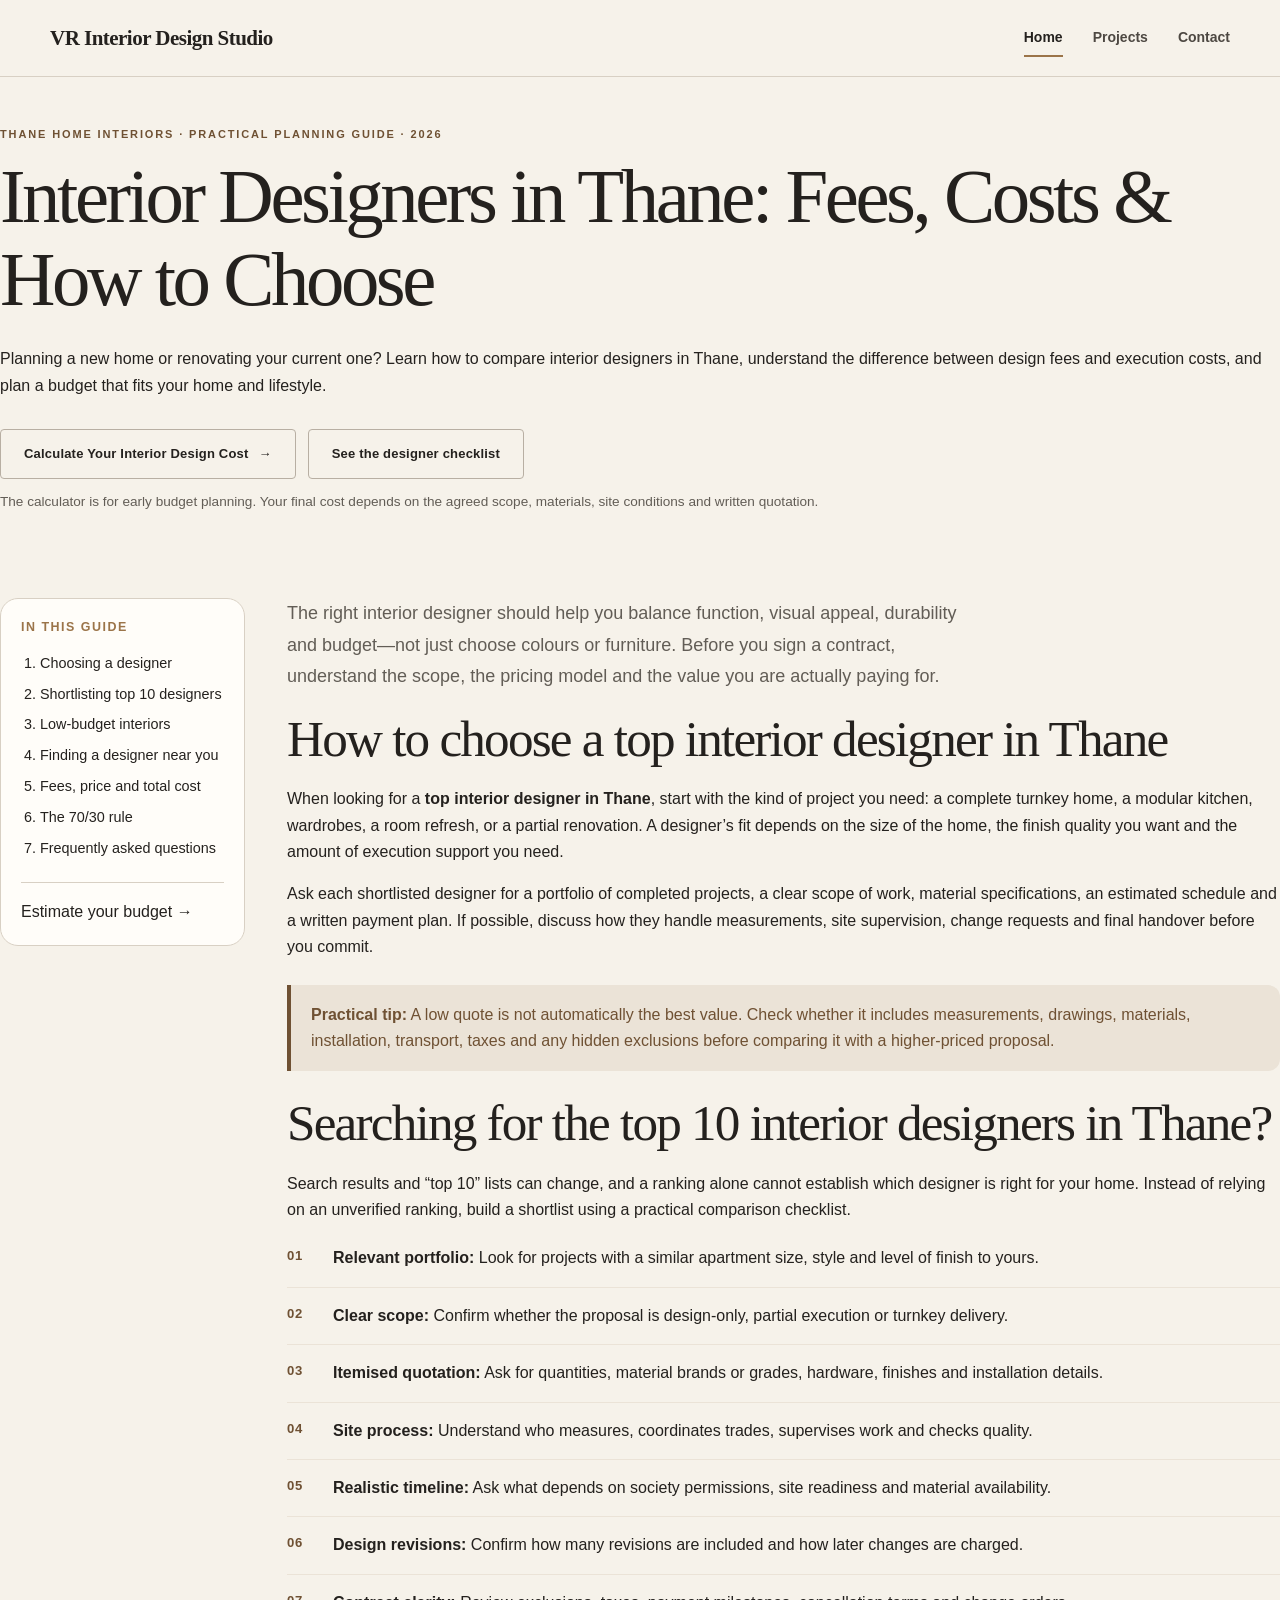
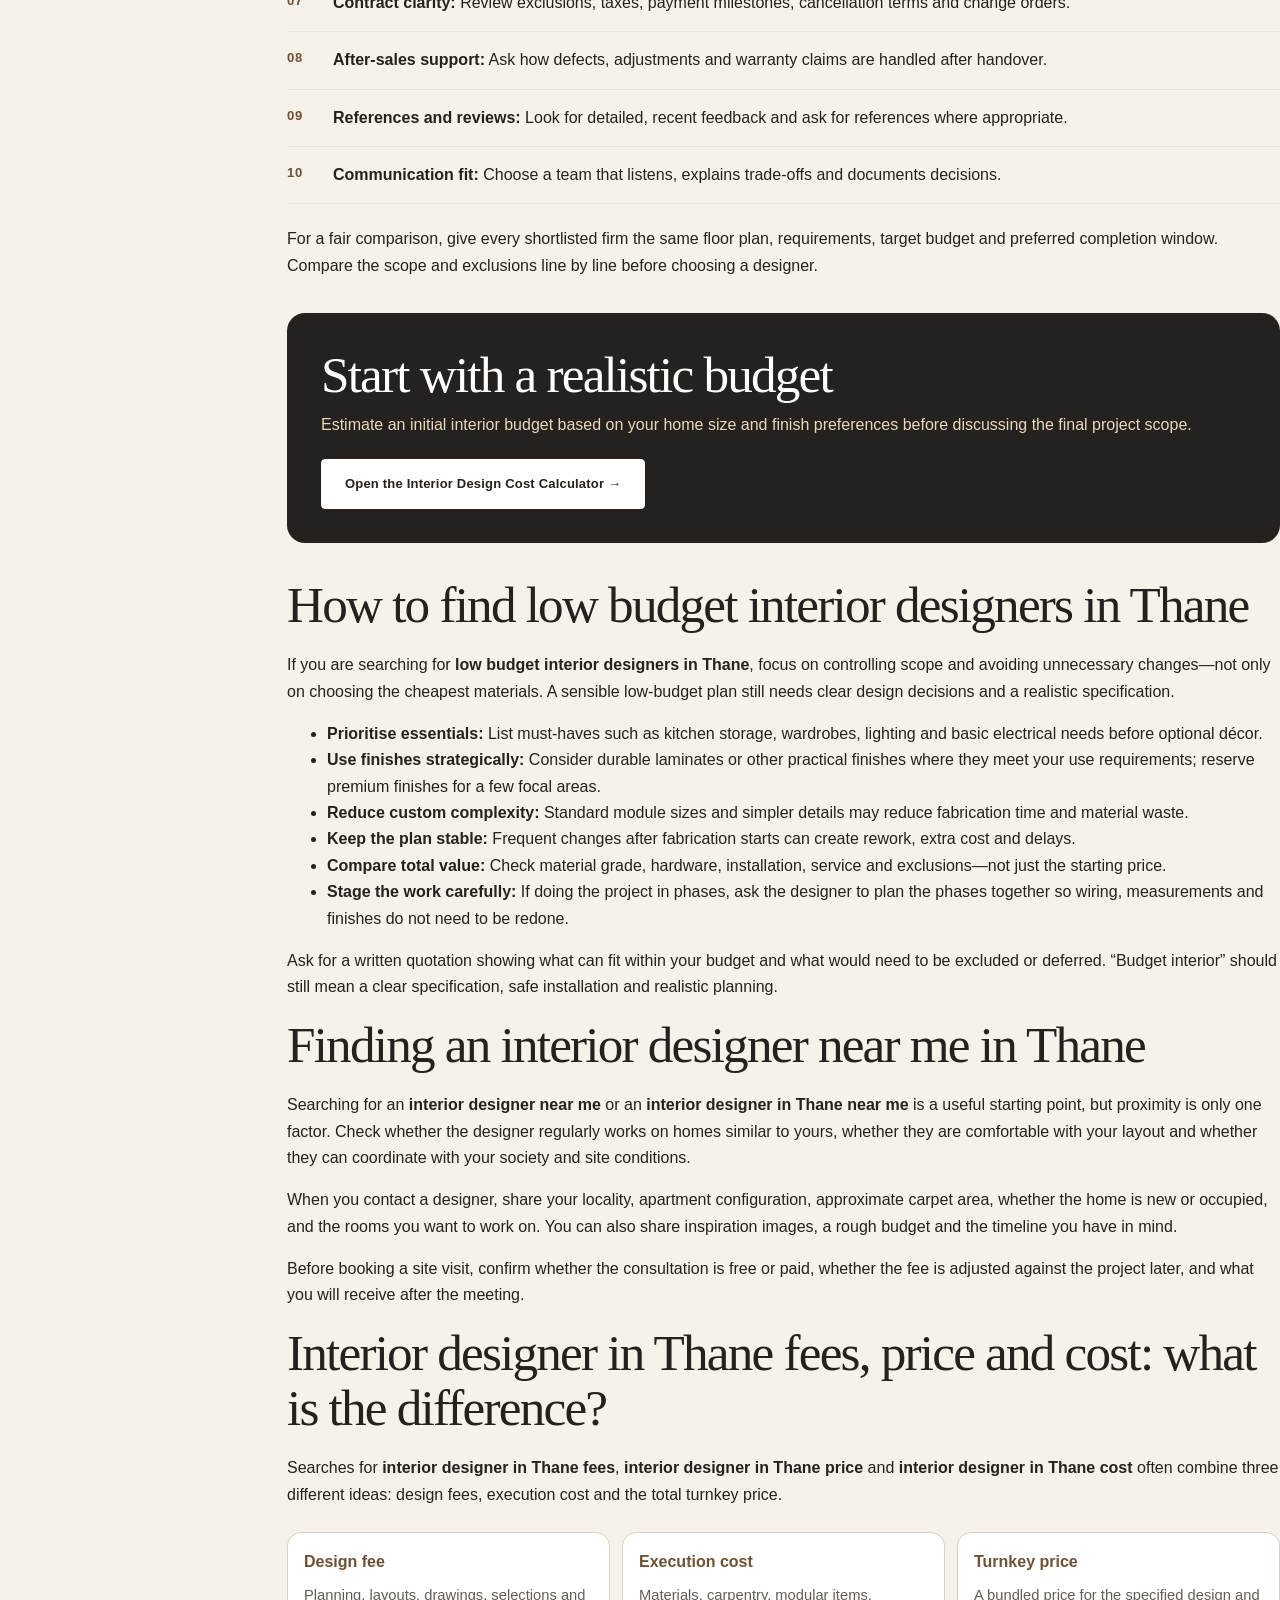
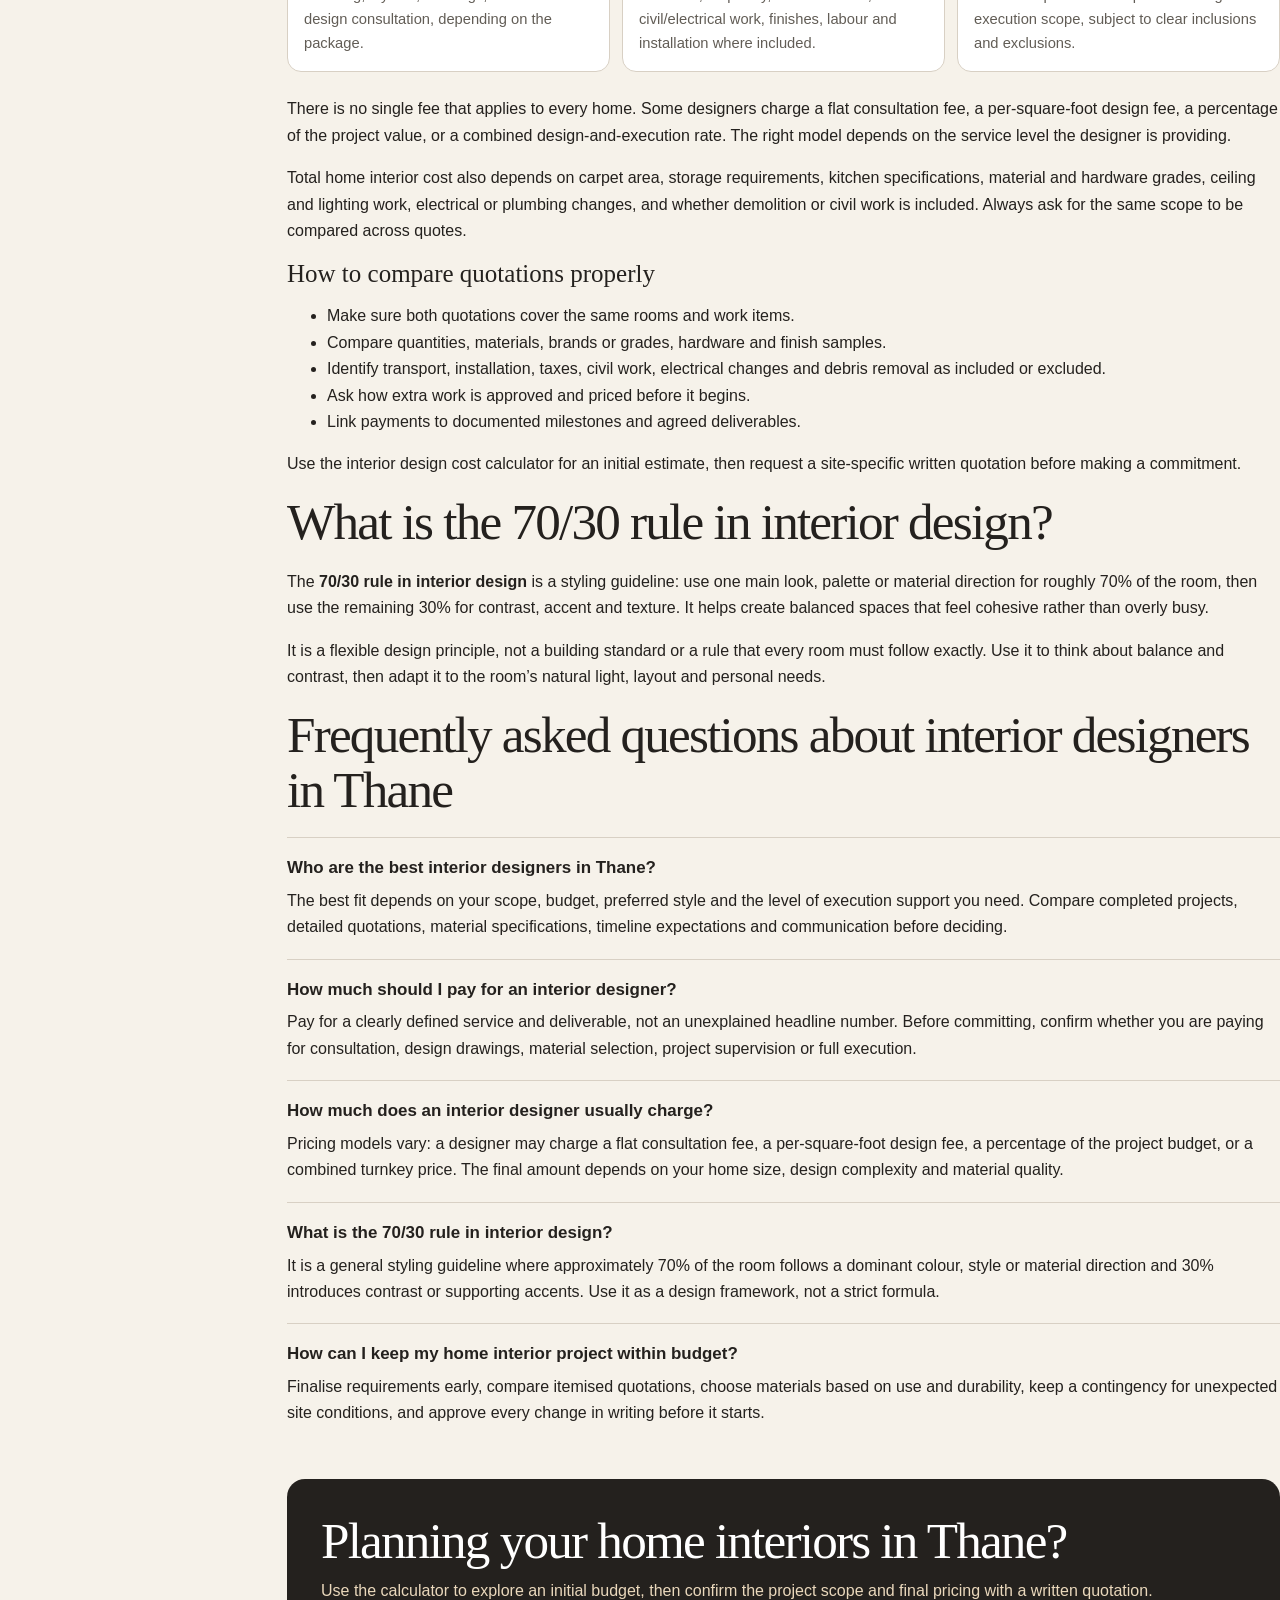
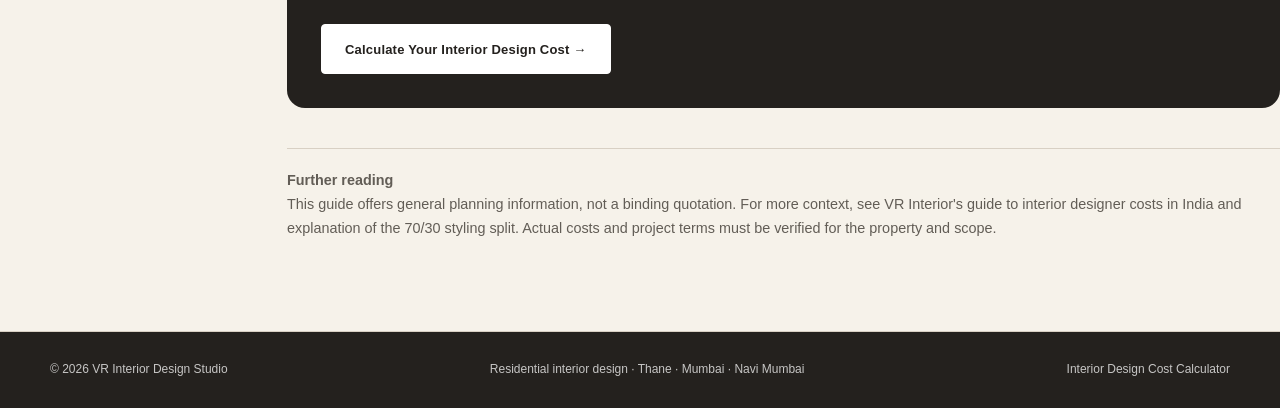
==== interior-designers-in-thane.html @ a068f377 "Update interior-designers-in-thane.html" ====
<!doctype html>
<html lang="en-IN">
<head>
  <meta charset="utf-8">
  <meta name="viewport" content="width=device-width, initial-scale=1">
  <meta name="robots" content="index,follow,max-image-preview:large">
  <title>Interior Designers in Thane: Fees, Costs & Tips | VR</title>
  <meta name="description" content="Compare interior designer fees in Thane, understand home interior costs, plan a low-budget makeover and learn how to shortlist designers. Try the cost calculator.">
  <!-- IMPORTANT: Update canonical/og:url if your CMS publishes this article at a different URL. -->
  <link rel="canonical" href="https://vrinteriorsdesignstudio.in/interior-designers-in-thane/">
	<link rel="stylesheet" href="css/style.css">
  <meta property="og:type" content="article">
  <meta property="og:site_name" content="VR Interior Design Studio">
  <meta property="og:title" content="Interior Designers in Thane: Fees, Costs & Tips">
  <meta property="og:description" content="A practical guide to comparing interior designers, planning a renovation budget and understanding design fees in Thane.">
  <meta property="og:url" content="https://vrinteriorsdesignstudio.in/interior-designers-in-thane/">
  <meta property="og:image" content="https://vrinteriorsdesignstudio.in/interior-designers-in-thane-guide.png">
  <meta property="og:image:width" content="1200">
  <meta property="og:image:height" content="630">
  <meta property="og:image:alt" content="Interior design in Thane: a guide to fees, costs and budget planning">
  <meta name="twitter:card" content="summary_large_image">
  <meta name="twitter:title" content="Interior Designers in Thane: Fees, Costs & Tips">
  <meta name="twitter:description" content="Understand design fees, home interior costs and how to compare designers in Thane.">
  <meta name="twitter:image" content="https://vrinteriorsdesignstudio.in/interior-designers-in-thane-guide.png">
  <meta name="theme-color" content="#f7f4ee">
  <script type="application/ld+json">
  {
    "@context": "https://schema.org",
    "@type": "BlogPosting",
    "headline": "Interior Designers in Thane: Fees, Costs & How to Choose",
    "description": "A practical guide to comparing interior designers in Thane, understanding fees and turnkey costs, planning a low-budget interior and using the 70/30 design rule.",
    "datePublished": "2026-10-17",
    "dateModified": "2026-10-17",
    "inLanguage": "en-IN",
    "mainEntityOfPage": {
      "@type": "WebPage",
      "@id": "https://vrinteriorsdesignstudio.in/interior-designers-in-thane/"
    },
    "author": {
      "@type": "Organization",
      "name": "VR Interior Design Studio",
      "url": "https://vrinteriorsdesignstudio.in/"
    },
    "publisher": {
      "@type": "Organization",
      "name": "VR Interior Design Studio",
      "url": "https://vrinteriorsdesignstudio.in/"
    },
    "image": "https://vrinteriorsdesignstudio.in/interior-designers-in-thane-guide.png",
    "about": [
      {"@type":"Thing","name":"Interior design in Thane"},
      {"@type":"Thing","name":"Interior design fees"},
      {"@type":"Thing","name":"Home renovation budgeting"}
    ]
  }
  </script>
  <style>
     design tokens, typography, buttons, containers, header/footer and breakpoints. */
    .skip{position:absolute;left:-9999px;top:8px;padding:10px;background:var(--white);z-index:10}
    .skip:focus{left:8px}

    /* Small additions to the shared brand/header components. */
    .blog-brand{display:inline-flex;align-items:center;gap:10px;color:var(--text);text-decoration:none}
    .brand-mark{display:grid;place-items:center;flex:0 0 34px;width:34px;height:34px;background:var(--dark);color:var(--white);border-radius:50%;font-family:Georgia,"Times New Roman",serif;font-size:1rem;font-weight:600;letter-spacing:0}
    .blog-header-inner{gap:18px}
    .blog-header-cta{white-space:nowrap}
    .toc-cta{color:var(--accent-dark);font-weight:700;text-decoration:none}
    .toc-cta:hover{text-decoration:underline;text-underline-offset:3px}

    /* Page-specific hero treatment; shared .hero, h1, .eyebrow, .lead and .actions come from main.css. */
    .blog-hero{background:radial-gradient(ellipse at 90% 15%,rgba(234,216,188,.65),transparent 33%),linear-gradient(180deg,var(--bg),var(--bg-alt))}
    .blog-hero .lead{max-width:780px;margin-bottom:26px}
    .hero-note{font-size:.85rem;color:var(--muted);margin-top:12px}

    .content-layout{display:grid;grid-template-columns:245px minmax(0,1fr);gap:42px;align-items:start;padding:45px 0 76px}
    .toc{position:sticky;top:24px;background:var(--surface);border:1px solid var(--border);border-radius:18px;padding:20px}
    .toc h2{font:800 .78rem/1.3 Arial,Helvetica,sans-serif;letter-spacing:.12em;text-transform:uppercase;margin:0 0 12px;color:var(--accent)}
    .toc ol{padding-left:19px;margin:0}
    .toc li{padding:5px 0;font-size:.9rem;line-height:1.45}
    .toc a:not(.toc-cta){color:var(--text);text-decoration:none}
    .toc a:not(.toc-cta):hover{text-decoration:underline;text-underline-offset:3px}

    .blog-article{min-width:0;background:var(--surface);border:1px solid var(--border);border-radius:22px;padding:clamp(22px,4vw,48px);box-shadow:var(--shadow)}
    .blog-article h2{font-size:clamp(1.7rem,3vw,2.35rem);margin:48px 0 16px;letter-spacing:-.025em;line-height:1.18}
    .blog-article h2:first-child{margin-top:0}
    .blog-article h3{font-size:1.35rem;margin:26px 0 8px;line-height:1.25}
    .blog-article p{margin:0 0 17px;color:var(--text)}
    .blog-article ul,.blog-article ol{padding-left:24px;margin:12px 0 22px}
    .blog-article li{padding-left:4px;margin:7px 0;color:var(--text)}
    .blog-article a:not(.btn){color:var(--accent-dark);text-decoration:underline;text-underline-offset:3px}
    .blog-article a:not(.btn):hover{color:var(--accent);text-decoration-thickness:2px}
    .note-box{background:var(--bg-alt);border-left:4px solid var(--accent-dark);padding:17px 20px;border-radius:0 12px 12px 0;margin:24px 0;color:var(--accent-dark)}
    .note-box p:last-child{margin-bottom:0}

    .cost-grid{display:grid;grid-template-columns:repeat(3,minmax(0,1fr));gap:12px;margin:24px 0}
    .cost-card{border:1px solid var(--border);border-radius:14px;padding:16px;background:var(--white)}
    .cost-card strong{display:block;color:var(--accent-dark);font-size:1rem;margin-bottom:7px}
    .cost-card span{display:block;font-size:.92rem;color:var(--muted)}

    .checklist{counter-reset:compare;list-style:none;padding:0;margin:22px 0}
    .checklist li{counter-increment:compare;position:relative;padding:0 0 15px 46px;margin:0 0 15px;border-bottom:1px solid var(--bg-alt)}
    .checklist li::before{content:counter(compare,decimal-leading-zero);position:absolute;left:0;top:0;color:var(--accent-dark);font-size:.82rem;font-weight:800;letter-spacing:.05em}

    .cta-panel{margin:34px 0;padding:clamp(22px,4vw,34px);border-radius:18px;background:var(--dark);color:var(--white)}
    .cta-panel h2,.cta-panel h3{color:var(--white);margin:0 0 10px}
    .cta-panel p{color:var(--accent-light);margin-bottom:20px}
    .cta-panel .btn{background:var(--white);color:var(--dark);border-color:var(--white)}
    .cta-panel .btn:hover{background:var(--accent-light);border-color:var(--accent-light)}

    .faq{border-top:1px solid var(--border);padding:18px 0}
    .faq h3{font:750 1.06rem/1.4 Arial,Helvetica,sans-serif;letter-spacing:0;margin:0 0 8px;color:var(--text)}
    .faq p{margin:0}
    .sources{font-size:.9rem;color:var(--muted);border-top:1px solid var(--border);padding-top:20px;margin-top:40px}

    @media(max-width:820px){
      .content-layout{grid-template-columns:1fr;gap:22px;padding-top:28px}
      .toc{position:static}
      .toc ol{columns:2;column-gap:25px}
    }
    @media(max-width:520px){
      .blog-header-inner{gap:12px}
      .blog-header-cta{min-height:42px;padding:10px 12px;font-size:11px}
      .content-layout{padding-bottom:48px}
      .toc ol{columns:1}
      .cost-grid{grid-template-columns:1fr}
      .blog-article{border-radius:16px;padding:22px 18px}
      .blog-article h2{font-size:clamp(1.55rem,7vw,2rem)}
      .blog-hero .actions{align-items:stretch}
      .blog-hero .actions .btn{width:100%}
    }
    @media(prefers-reduced-motion:reduce){.blog-hero .actions .btn:hover{transform:none}}  </style>
</head>
<body>
  <header class="site-header">
  <div class="container header-inner">
    <a class="brand" href="https://vrinteriorsdesignstudio.in" aria-label="VR Interior Design Studio home">VR Interior Design Studio</a>
    <button class="nav-toggle" type="button" aria-expanded="false" aria-controls="site-nav" aria-label="Open navigation">
      <span></span><span></span><span></span>
    </button>
    <nav class="nav" id="site-nav" aria-label="Main navigation">
      <a href="index.html" aria-current="page">Home</a>
      <a href="work.html">Projects</a>
      <a href="contact.html">Contact</a>
    </nav>
  </div></header>

  <main id="main">
    <section class="hero">
      <div class="shell">
        <div class="eyebrow">Thane home interiors · Practical planning guide · 2026</div>
        <h1>Interior Designers in Thane: Fees, Costs &amp; How to Choose</h1>
        <p>Planning a new home or renovating your current one? Learn how to compare interior designers in Thane, understand the difference between design fees and execution costs, and plan a budget that fits your home and lifestyle.</p>
        <div class="actions">
          <a class="btn" href="https://vrinteriorsdesignstudio.in/thane-residential-interior-design-cost.html">Calculate Your Interior Design Cost <span aria-hidden="true">→</span></a>
          <a class="btn btn-secondary" href="#designer-checklist">See the designer checklist</a>
        </div>
        <div class="hero-note">The calculator is for early budget planning. Your final cost depends on the agreed scope, materials, site conditions and written quotation.</div>
      </div>
    </section>

    <div class="shell content-layout">
      <nav class="toc" aria-label="Article contents">
        <h2>In this guide</h2>
        <ol>
          <li><a href="#choose">Choosing a designer</a></li>
          <li><a href="#top-ten">Shortlisting top 10 designers</a></li>
          <li><a href="#budget">Low-budget interiors</a></li>
          <li><a href="#near-me">Finding a designer near you</a></li>
          <li><a href="#fees-cost">Fees, price and total cost</a></li>
          <li><a href="#rule">The 70/30 rule</a></li>
          <li><a href="#faqs">Frequently asked questions</a></li>
        </ol>
        <div style="margin-top:18px;padding-top:16px;border-top:1px solid var(--border)">
          <a class="toplink" href="https://vrinteriorsdesignstudio.in/thane-residential-interior-design-cost.html">Estimate your budget →</a>
        </div>
      </nav>

      <article>
        <p class="lead">The right interior designer should help you balance function, visual appeal, durability and budget—not just choose colours or furniture. Before you sign a contract, understand the scope, the pricing model and the value you are actually paying for.</p>

        <h2 id="choose">How to choose a top interior designer in Thane</h2>
        <p>When looking for a <strong>top interior designer in Thane</strong>, start with the kind of project you need: a complete turnkey home, a modular kitchen, wardrobes, a room refresh, or a partial renovation. A designer’s fit depends on the size of the home, the finish quality you want and the amount of execution support you need.</p>
        <p>Ask each shortlisted designer for a portfolio of completed projects, a clear scope of work, material specifications, an estimated schedule and a written payment plan. If possible, discuss how they handle measurements, site supervision, change requests and final handover before you commit.</p>
        <div class="note-box"><p><strong>Practical tip:</strong> A low quote is not automatically the best value. Check whether it includes measurements, drawings, materials, installation, transport, taxes and any hidden exclusions before comparing it with a higher-priced proposal.</p></div>

        <h2 id="top-ten">Searching for the top 10 interior designers in Thane?</h2>
        <p id="designer-checklist">Search results and “top 10” lists can change, and a ranking alone cannot establish which designer is right for your home. Instead of relying on an unverified ranking, build a shortlist using a practical comparison checklist.</p>
        <ol class="checklist">
          <li><strong>Relevant portfolio:</strong> Look for projects with a similar apartment size, style and level of finish to yours.</li>
          <li><strong>Clear scope:</strong> Confirm whether the proposal is design-only, partial execution or turnkey delivery.</li>
          <li><strong>Itemised quotation:</strong> Ask for quantities, material brands or grades, hardware, finishes and installation details.</li>
          <li><strong>Site process:</strong> Understand who measures, coordinates trades, supervises work and checks quality.</li>
          <li><strong>Realistic timeline:</strong> Ask what depends on society permissions, site readiness and material availability.</li>
          <li><strong>Design revisions:</strong> Confirm how many revisions are included and how later changes are charged.</li>
          <li><strong>Contract clarity:</strong> Review exclusions, taxes, payment milestones, cancellation terms and change orders.</li>
          <li><strong>After-sales support:</strong> Ask how defects, adjustments and warranty claims are handled after handover.</li>
          <li><strong>References and reviews:</strong> Look for detailed, recent feedback and ask for references where appropriate.</li>
          <li><strong>Communication fit:</strong> Choose a team that listens, explains trade-offs and documents decisions.</li>
        </ol>
        <p>For a fair comparison, give every shortlisted firm the same floor plan, requirements, target budget and preferred completion window. Compare the scope and exclusions line by line before choosing a designer.</p>

        <div class="cta-panel">
          <h2>Start with a realistic budget</h2>
          <p>Estimate an initial interior budget based on your home size and finish preferences before discussing the final project scope.</p>
          <a class="btn" href="https://vrinteriorsdesignstudio.in/thane-residential-interior-design-cost.html">Open the Interior Design Cost Calculator →</a>
        </div>

        <h2 id="budget">How to find low budget interior designers in Thane</h2>
        <p>If you are searching for <strong>low budget interior designers in Thane</strong>, focus on controlling scope and avoiding unnecessary changes—not only on choosing the cheapest materials. A sensible low-budget plan still needs clear design decisions and a realistic specification.</p>
        <ul>
          <li><strong>Prioritise essentials:</strong> List must-haves such as kitchen storage, wardrobes, lighting and basic electrical needs before optional décor.</li>
          <li><strong>Use finishes strategically:</strong> Consider durable laminates or other practical finishes where they meet your use requirements; reserve premium finishes for a few focal areas.</li>
          <li><strong>Reduce custom complexity:</strong> Standard module sizes and simpler details may reduce fabrication time and material waste.</li>
          <li><strong>Keep the plan stable:</strong> Frequent changes after fabrication starts can create rework, extra cost and delays.</li>
          <li><strong>Compare total value:</strong> Check material grade, hardware, installation, service and exclusions—not just the starting price.</li>
          <li><strong>Stage the work carefully:</strong> If doing the project in phases, ask the designer to plan the phases together so wiring, measurements and finishes do not need to be redone.</li>
        </ul>
        <p>Ask for a written quotation showing what can fit within your budget and what would need to be excluded or deferred. “Budget interior” should still mean a clear specification, safe installation and realistic planning.</p>

        <h2 id="near-me">Finding an interior designer near me in Thane</h2>
        <p>Searching for an <strong>interior designer near me</strong> or an <strong>interior designer in Thane near me</strong> is a useful starting point, but proximity is only one factor. Check whether the designer regularly works on homes similar to yours, whether they are comfortable with your layout and whether they can coordinate with your society and site conditions.</p>
        <p>When you contact a designer, share your locality, apartment configuration, approximate carpet area, whether the home is new or occupied, and the rooms you want to work on. You can also share inspiration images, a rough budget and the timeline you have in mind.</p>
        <p>Before booking a site visit, confirm whether the consultation is free or paid, whether the fee is adjusted against the project later, and what you will receive after the meeting.</p>

        <h2 id="fees-cost">Interior designer in Thane fees, price and cost: what is the difference?</h2>
        <p>Searches for <strong>interior designer in Thane fees</strong>, <strong>interior designer in Thane price</strong> and <strong>interior designer in Thane cost</strong> often combine three different ideas: design fees, execution cost and the total turnkey price.</p>
        <div class="cost-grid">
          <div class="cost-card"><strong>Design fee</strong><span>Planning, layouts, drawings, selections and design consultation, depending on the package.</span></div>
          <div class="cost-card"><strong>Execution cost</strong><span>Materials, carpentry, modular items, civil/electrical work, finishes, labour and installation where included.</span></div>
          <div class="cost-card"><strong>Turnkey price</strong><span>A bundled price for the specified design and execution scope, subject to clear inclusions and exclusions.</span></div>
        </div>
        <p>There is no single fee that applies to every home. Some designers charge a flat consultation fee, a per-square-foot design fee, a percentage of the project value, or a combined design-and-execution rate. The right model depends on the service level the designer is providing.</p>
        <p>Total home interior cost also depends on carpet area, storage requirements, kitchen specifications, material and hardware grades, ceiling and lighting work, electrical or plumbing changes, and whether demolition or civil work is included. Always ask for the same scope to be compared across quotes.</p>
        <h3>How to compare quotations properly</h3>
        <ul>
          <li>Make sure both quotations cover the same rooms and work items.</li>
          <li>Compare quantities, materials, brands or grades, hardware and finish samples.</li>
          <li>Identify transport, installation, taxes, civil work, electrical changes and debris removal as included or excluded.</li>
          <li>Ask how extra work is approved and priced before it begins.</li>
          <li>Link payments to documented milestones and agreed deliverables.</li>
        </ul>
        <p>Use the <a href="https://vrinteriorsdesignstudio.in/thane-residential-interior-design-cost.html">interior design cost calculator</a> for an initial estimate, then request a site-specific written quotation before making a commitment.</p>

        <h2 id="rule">What is the 70/30 rule in interior design?</h2>
        <p>The <strong>70/30 rule in interior design</strong> is a styling guideline: use one main look, palette or material direction for roughly 70% of the room, then use the remaining 30% for contrast, accent and texture. It helps create balanced spaces that feel cohesive rather than overly busy.</p>
        <p>It is a flexible design principle, not a building standard or a rule that every room must follow exactly. Use it to think about balance and contrast, then adapt it to the room’s natural light, layout and personal needs.</p>

        <h2 id="faqs">Frequently asked questions about interior designers in Thane</h2>
        <section class="faq">
          <h3>Who are the best interior designers in Thane?</h3>
          <p>The best fit depends on your scope, budget, preferred style and the level of execution support you need. Compare completed projects, detailed quotations, material specifications, timeline expectations and communication before deciding.</p>
        </section>
        <section class="faq">
          <h3>How much should I pay for an interior designer?</h3>
          <p>Pay for a clearly defined service and deliverable, not an unexplained headline number. Before committing, confirm whether you are paying for consultation, design drawings, material selection, project supervision or full execution.</p>
        </section>
        <section class="faq">
          <h3>How much does an interior designer usually charge?</h3>
          <p>Pricing models vary: a designer may charge a flat consultation fee, a per-square-foot design fee, a percentage of the project budget, or a combined turnkey price. The final amount depends on your home size, design complexity and material quality.</p>
        </section>
        <section class="faq">
          <h3>What is the 70/30 rule in interior design?</h3>
          <p>It is a general styling guideline where approximately 70% of the room follows a dominant colour, style or material direction and 30% introduces contrast or supporting accents. Use it as a design framework, not a strict formula.</p>
        </section>
        <section class="faq">
          <h3>How can I keep my home interior project within budget?</h3>
          <p>Finalise requirements early, compare itemised quotations, choose materials based on use and durability, keep a contingency for unexpected site conditions, and approve every change in writing before it starts.</p>
        </section>

        <div class="cta-panel">
          <h2>Planning your home interiors in Thane?</h2>
          <p>Use the calculator to explore an initial budget, then confirm the project scope and final pricing with a written quotation.</p>
          <a class="btn" href="https://vrinteriorsdesignstudio.in/thane-residential-interior-design-cost.html">Calculate Your Interior Design Cost →</a>
        </div>

         <div class="sources">
          <strong>Further reading</strong>
          <p>This guide offers general planning information, not a binding quotation. For more context, see VR Interior's guide to interior designer costs in India</a> and explanation of the 70/30 styling split</a>. Actual costs and project terms must be verified for the property and scope.</p>
        </div>
      </article>
    </div>
  </main>

<footer class="footer">
	<div class="container footer-inner">
		<div>© <span data-year="">2026</span> VR Interior Design Studio</div>
		<div>Residential interior design · Thane · Mumbai · Navi Mumbai</div>
		<a href="https://vrinteriorsdesignstudio.in/thane-residential-interior-design-cost.html">Interior Design Cost Calculator</a>
  </div>
</footer>
	
</body>
</html>
---- css/style.css ----
:root {
  --bg: #f6f2ea;
  --bg-alt: #ebe3d7;
  --surface: #fffdf9;
  --text: #24211e;
  --muted: #625d56;
  --dark: #24211e;
  --border: #d8d0c4;
  --accent: #9b7449;
  --accent-dark: #6f5133;
  --accent-light: #ead8bc;
  --white: #fff;
  --container: 1180px;
  --radius: 8px;
  --shadow: 0 18px 50px rgba(38, 32, 25, .10);
}

*, *::before, *::after { box-sizing: border-box; }
html { scroll-behavior: smooth; }
body {
  margin: 0;
  background: var(--bg);
  color: var(--text);
  font-family: Arial, Helvetica, sans-serif;
  line-height: 1.65;
  -webkit-font-smoothing: antialiased;
  text-rendering: optimizeLegibility;
}
img { display: block; max-width: 100%; }
a { color: inherit; text-decoration: none; }
button, input, textarea, select { font: inherit; }
button { cursor: pointer; }

.container { 
  width: min(calc(100% - 48px), 
  var(--container)); 
  margin-inline: auto; }

/* Header */
.site-header {
  position: sticky;
  top: 0;
  z-index: 1000;
  background: rgba(246, 242, 234, .96);
  border-bottom: 1px solid var(--border);
  backdrop-filter: blur(12px);
}
.header-inner {
  min-height: 76px;
  display: flex;
  align-items: center;
  justify-content: space-between;
  gap: 28px;
}
.brand {
  font-family: Georgia, "Times New Roman", serif;
  font-size: 21px;
  font-weight: 600;
  letter-spacing: -.025em;
  white-space: nowrap;
}
.nav { display: flex; align-items: center; gap: 30px; }
.nav a {
  position: relative;
  color: #4d4842;
  font-size: 14px;
  font-weight: 600;
  padding: 8px 0;
}
.nav a::after {
  content: "";
  position: absolute;
  left: 0;
  right: 100%;
  bottom: 1px;
  height: 2px;
  background: var(--accent);
  transition: right .2s ease;
}
.nav a:hover::after, .nav a[aria-current="page"]::after { right: 0; }
.nav a:hover, .nav a[aria-current="page"] { color: var(--text); }
.nav-toggle {
  display: none;
  width: 44px;
  height: 44px;
  padding: 9px;
  border: 1px solid var(--border);
  border-radius: 6px;
  background: transparent;
}
.nav-toggle span { display: block; height: 2px; margin: 5px 0; background: var(--text); }

/* Type */
h1, h2, h3 {
  margin-top: 0;
  font-family: Georgia, "Times New Roman", serif;
  font-weight: 400;
  line-height: 1.08;
  color: var(--text);
}
h1 { margin-bottom: 24px; font-size: clamp(46px, 6vw, 80px); letter-spacing: -.045em; }
h2 { margin-bottom: 20px; font-size: clamp(34px, 4vw, 56px); letter-spacing: -.035em; }
h3 { margin-bottom: 12px; font-size: 25px; }
p { margin-top: 0; }
.lead { max-width: 700px; color: var(--muted); font-size: 18px; line-height: 1.75; }
.eyebrow {
  margin-bottom: 14px;
  color: var(--accent-dark);
  font-size: 11px;
  font-weight: 800;
  letter-spacing: .17em;
  line-height: 1.4;
  text-transform: uppercase;
}
.light-eyebrow { color: var(--accent-light); }

/* Buttons */
.actions { display: flex; flex-wrap: wrap; align-items: center; gap: 12px; margin-top: 30px; }
.btn {
  display: inline-flex;
  min-height: 50px;
  align-items: center;
  justify-content: center;
  gap: 10px;
  padding: 13px 23px;
  border: 1px solid #b8afa3;
  border-radius: 4px;
  background: transparent;
  color: var(--text);
  font-size: 13px;
  font-weight: 700;
  letter-spacing: .015em;
  transition: transform .2s ease, background .2s ease, color .2s ease, border-color .2s ease;
}
.btn:hover { transform: translateY(-2px); border-color: var(--text); }
.btn.primary { background: var(--dark); border-color: var(--dark); color: var(--white); }
.btn.primary:hover { background: #3b3530; border-color: #3b3530; }

/* Hero */
.hero { padding: 50px 0 40px; }
.hero-grid {
  display: grid;
  grid-template-columns: minmax(0, .92fr) minmax(420px, 1.08fr);
  align-items: center;
  gap: 56px;
}
.hero-grid > div:first-child { min-width: 0; }
.hero-card {
  position: relative;
  width: 100%;
  aspect-ratio: 4 / 5;
  overflow: hidden;
  border-radius: 4px;
  background: #d9d0c1;
  box-shadow: var(--shadow);
}
.hero-arch { position: absolute; inset: 0; overflow: hidden; }
.hero-image { width: 100%; height: 100%; max-width: none; object-fit: cover; object-position: center; }
.hero-sofa, .hero-table { display: none; }
.caption {
  position: absolute;
  z-index: 2;
  left: 0; right: 0; bottom: 0;
  padding: 88px 38px 32px;
  color: var(--white);
  background: linear-gradient(to top, rgba(18,16,14,.84), rgba(18,16,14,0));
}
.caption h3 { max-width: 570px; margin-bottom: 0; color: var(--white); font-size: clamp(24px, 3vw, 37px); }

/* Sections */
.section { padding: 96px 0; }
.section.alt { background: var(--bg-alt); }
.section-intro { margin-bottom: 42px; }
.split { display: grid; grid-template-columns: minmax(0, .8fr) minmax(0, 1.2fr); gap: 64px; }
.kicker { max-width: 520px; }

/* Service cards */
.cards { display: grid; grid-template-columns: repeat(2, minmax(0, 1fr)); gap: 16px; }
.card {
  min-height: 180px;
  padding: 28px;
  border: 1px solid var(--border);
  border-radius: var(--radius);
  background: rgba(255,255,255,.48);
}
.card .eyebrow { margin-bottom: 18px; }
.card h3 { font-size: 23px; }
.card p { margin-bottom: 0; color: var(--muted); font-size: 15px; }

/* Stats */
.stats {
  display: grid;
  grid-template-columns: repeat(3, minmax(0, 1fr));
  grid-column: 1 / -1;
  margin-top: 16px;
  border-top: 1px solid var(--border);
  border-bottom: 1px solid var(--border);
}
.stat { min-height: 116px; display: flex; flex-direction: column; justify-content: center; padding: 18px; }
.stat + .stat { border-left: 1px solid var(--border); }
.stat strong { margin-bottom: 4px; font-family: Georgia, "Times New Roman", serif; font-size: 31px; font-weight: 400; }
.stat span { color: var(--muted); font-size: 12px; font-weight: 700; letter-spacing: .07em; text-transform: uppercase; }

/* Portfolio grid: fixed aspect ratio prevents image fluctuation */
.work-grid { display: grid; grid-template-columns: repeat(2, minmax(0, 1fr)); gap: 22px; }
.project {
  position: relative;
  display: block;
  min-width: 0;
  overflow: hidden;
  isolation: isolate;
  border-radius: 4px;
  background: #c9c0b3;
}
.project-bg {
  position: relative;
  width: 100%;
  aspect-ratio: 16 / 10;
  overflow: hidden;
  background: #c9c0b3;
}
.project-bg img {
  position: absolute;
  inset: 0;
  width: 100%;
  height: 100%;
  max-width: none;
  object-fit: cover;
  object-position: center;
  transition: transform .6s cubic-bezier(.2,.65,.25,1);
}
.project:hover .project-bg img { transform: scale(1.035); }
.project::after {
  content: "";
  position: absolute;
  inset: 0;
  z-index: 1;
  pointer-events: none;
  background: linear-gradient(to top, rgba(16,15,13,.82) 0%, rgba(16,15,13,.22) 42%, rgba(16,15,13,0) 70%);
}
.project-copy {
  position: absolute;
  z-index: 2;
  left: 0; right: 0; bottom: 0;
  padding: 38px 30px 27px;
  color: var(--white);
}
.project-copy span {
  display: block;
  margin-bottom: 7px;
  color: #f1dfc5;
  font-size: 10px;
  font-weight: 800;
  letter-spacing: .14em;
  text-transform: uppercase;
}
.project-copy h3 { margin-bottom: 0; color: var(--white); font-size: clamp(23px, 2.4vw, 33px); }
.project-copy p { margin: 5px 0 0; color: rgba(255,255,255,.82); }

/* Page head */
.page-head { padding: 78px 0 64px; border-bottom: 1px solid var(--border); }
.page-head .lead { max-width: 780px; }

/* Contact */
.contact-section { padding-top: 28px; }
.contact-grid { display: grid; grid-template-columns: repeat(2, minmax(0, 1fr)); gap: 22px; }
.contact-panel {
  padding: 42px;
  border: 1px solid var(--border);
  border-radius: var(--radius);
  background: rgba(255,255,255,.48);
}
.contact-panel h2 { font-size: clamp(31px, 4vw, 48px); }
.contact-panel p { color: var(--muted); }
.info-row { padding: 18px 0; border-top: 1px solid var(--border); }
.info-row small { display: block; margin-bottom: 4px; color: var(--accent-dark); font-size: 10px; font-weight: 800; letter-spacing: .15em; text-transform: uppercase; }
.info-row a { color: var(--text); font-weight: 700; overflow-wrap: anywhere; }
.enquiry-btn { width: 100%; min-height: 58px; justify-content: space-between; padding-inline: 22px; font-size: 14px; }
.btn-arrow { font-size: 20px; line-height: 1; }
.form-note { margin: 14px 0 0; font-size: 12px; color: var(--muted) !important; }

/* Footer */
.footer { padding: 28px 0; border-top: 1px solid var(--border); background: var(--dark); color: rgba(255,255,255,.74); }
.footer-inner { display: flex; align-items: center; justify-content: space-between; gap: 24px; font-size: 12px; }

:focus-visible { outline: 3px solid var(--accent); outline-offset: 4px; }

/* Tablet */
@media (max-width: 1000px) {
  .hero-grid { grid-template-columns: 1fr; gap: 48px; }
  .hero-card { width: min(100%, 720px); margin-inline: auto; }
  .split, .contact-grid { grid-template-columns: 1fr; gap: 38px; }
}

/* Mobile */
@media (max-width: 760px) {
  .container { width: min(calc(100% - 48px), var(--container)); margin-inline: auto; }
  .header-inner { min-height: 68px; }
  .nav-toggle { display: block; }
  .nav {
    position: absolute;
    top: calc(100% + 1px);
    left: 16px;
    right: 16px;
    display: none;
    flex-direction: column;
    align-items: stretch;
    gap: 0;
    padding: 8px;
    border: 1px solid var(--border);
    border-radius: 8px;
    background: var(--bg);
    box-shadow: var(--shadow);
  }
  .nav.open { display: flex; }
  .nav a { padding: 13px 12px; }
  .nav a::after { display: none; }
  .hero { padding: 58px 0 70px; }
  h1 { font-size: clamp(42px, 13vw, 64px); }
  h2 { font-size: clamp(34px, 10vw, 49px); }
  .lead { font-size: 16px; line-height: 1.7; }
  .hero-card { aspect-ratio: 4 / 5; }
  .caption { padding: 72px 24px 24px; }
  .caption h3 { font-size: 26px; }
  .section { padding: 72px 0; }
  .cards, .work-grid { grid-template-columns: 1fr; }
  .project-bg { aspect-ratio: 4 / 3; }
  .project-copy { padding: 32px 23px 23px; }
  .project-copy h3 { font-size: 26px; }
  .stats { grid-template-columns: 1fr; }
  .stat { min-height: 88px; }
  .stat + .stat { border-top: 1px solid var(--border); border-left: 0; }
  .contact-panel { padding: 29px 23px; }
  .page-head { padding: 58px 0 48px; }
  .footer-inner { flex-direction: column; align-items: flex-start; gap: 7px; }
}

@media (max-width: 480px) {
  .container { width: min(calc(100% - 24px), var(--container)); }
  .brand { font-size: 18px; max-width: 245px; white-space: normal; line-height: 1.15; }
  .actions { flex-direction: column; align-items: stretch; }
  .btn { width: 100%; }
  .hero-card { aspect-ratio: 3 / 4; }
  .project-bg { aspect-ratio: 4 / 3; }
}

@media (prefers-reduced-motion: reduce) {
  html { scroll-behavior: auto; }
  *, *::before, *::after { transition-duration: .01ms !important; animation-duration: .01ms !important; }
}
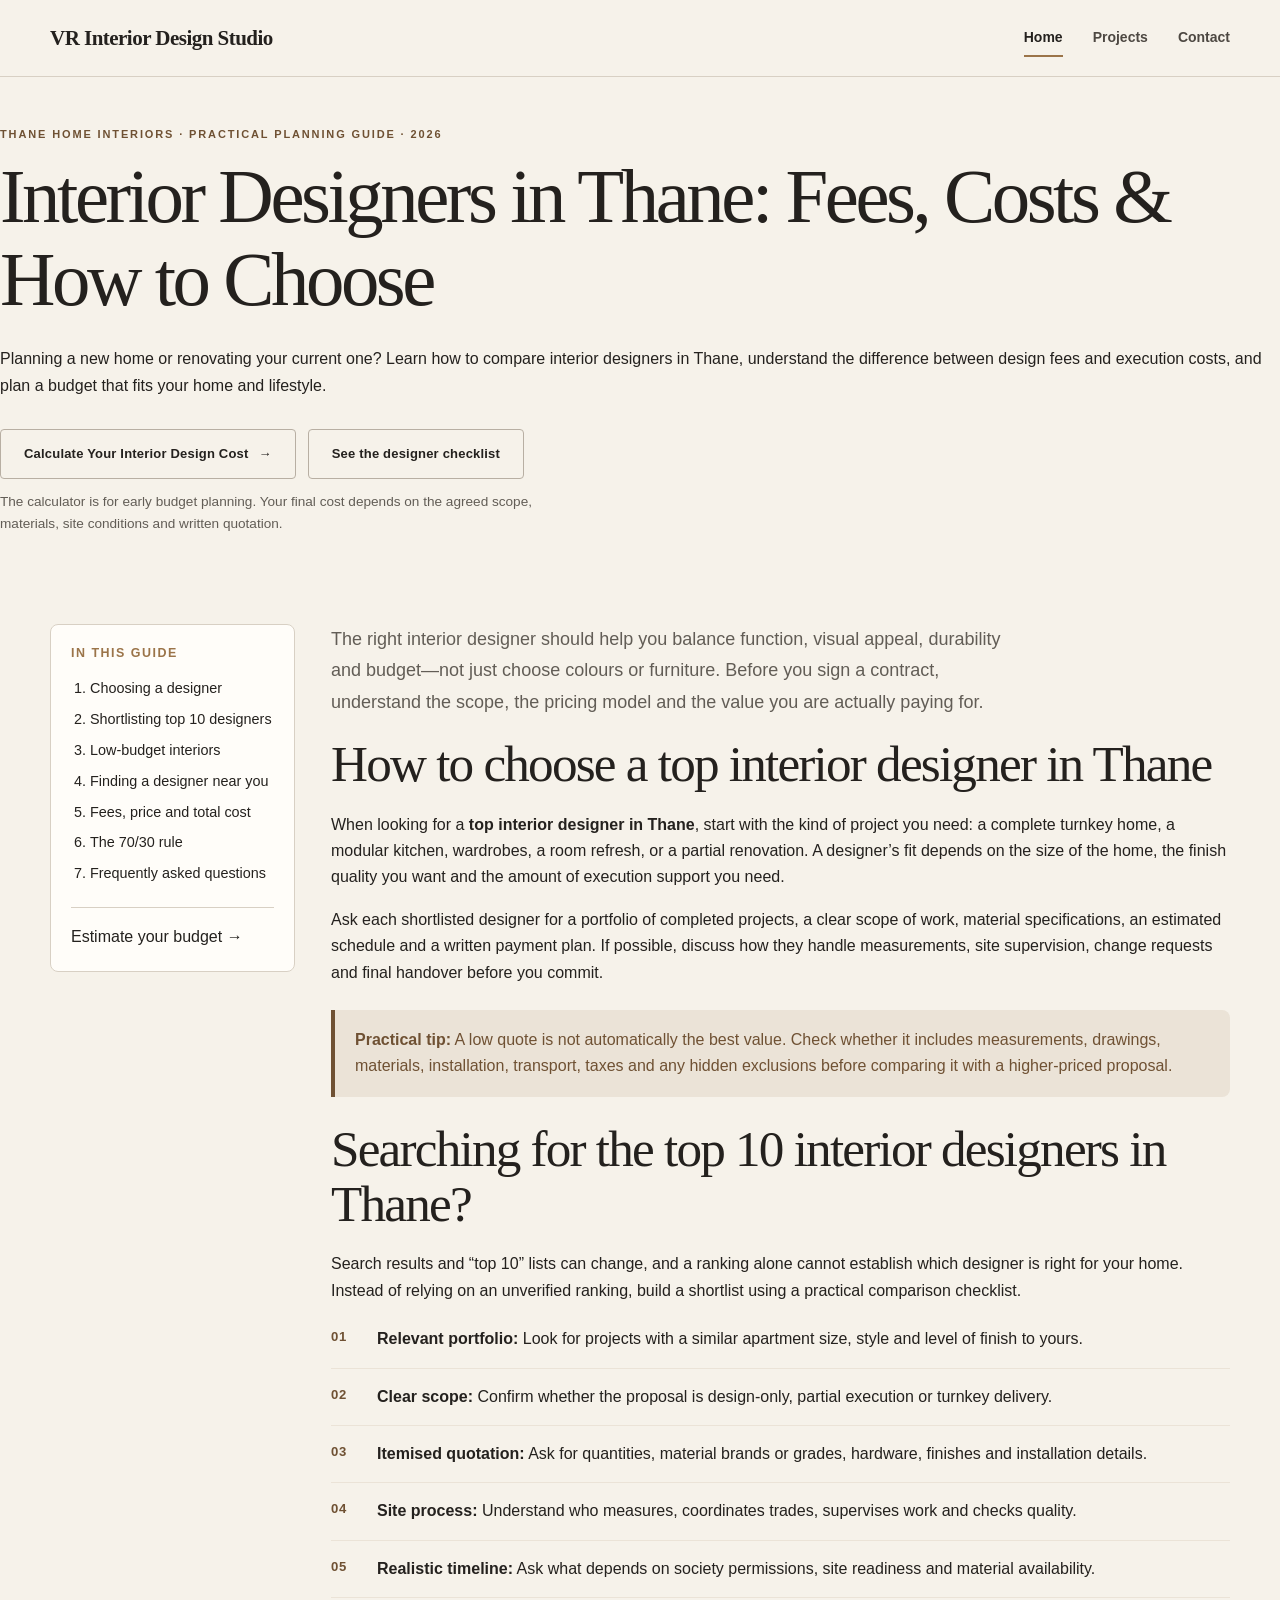
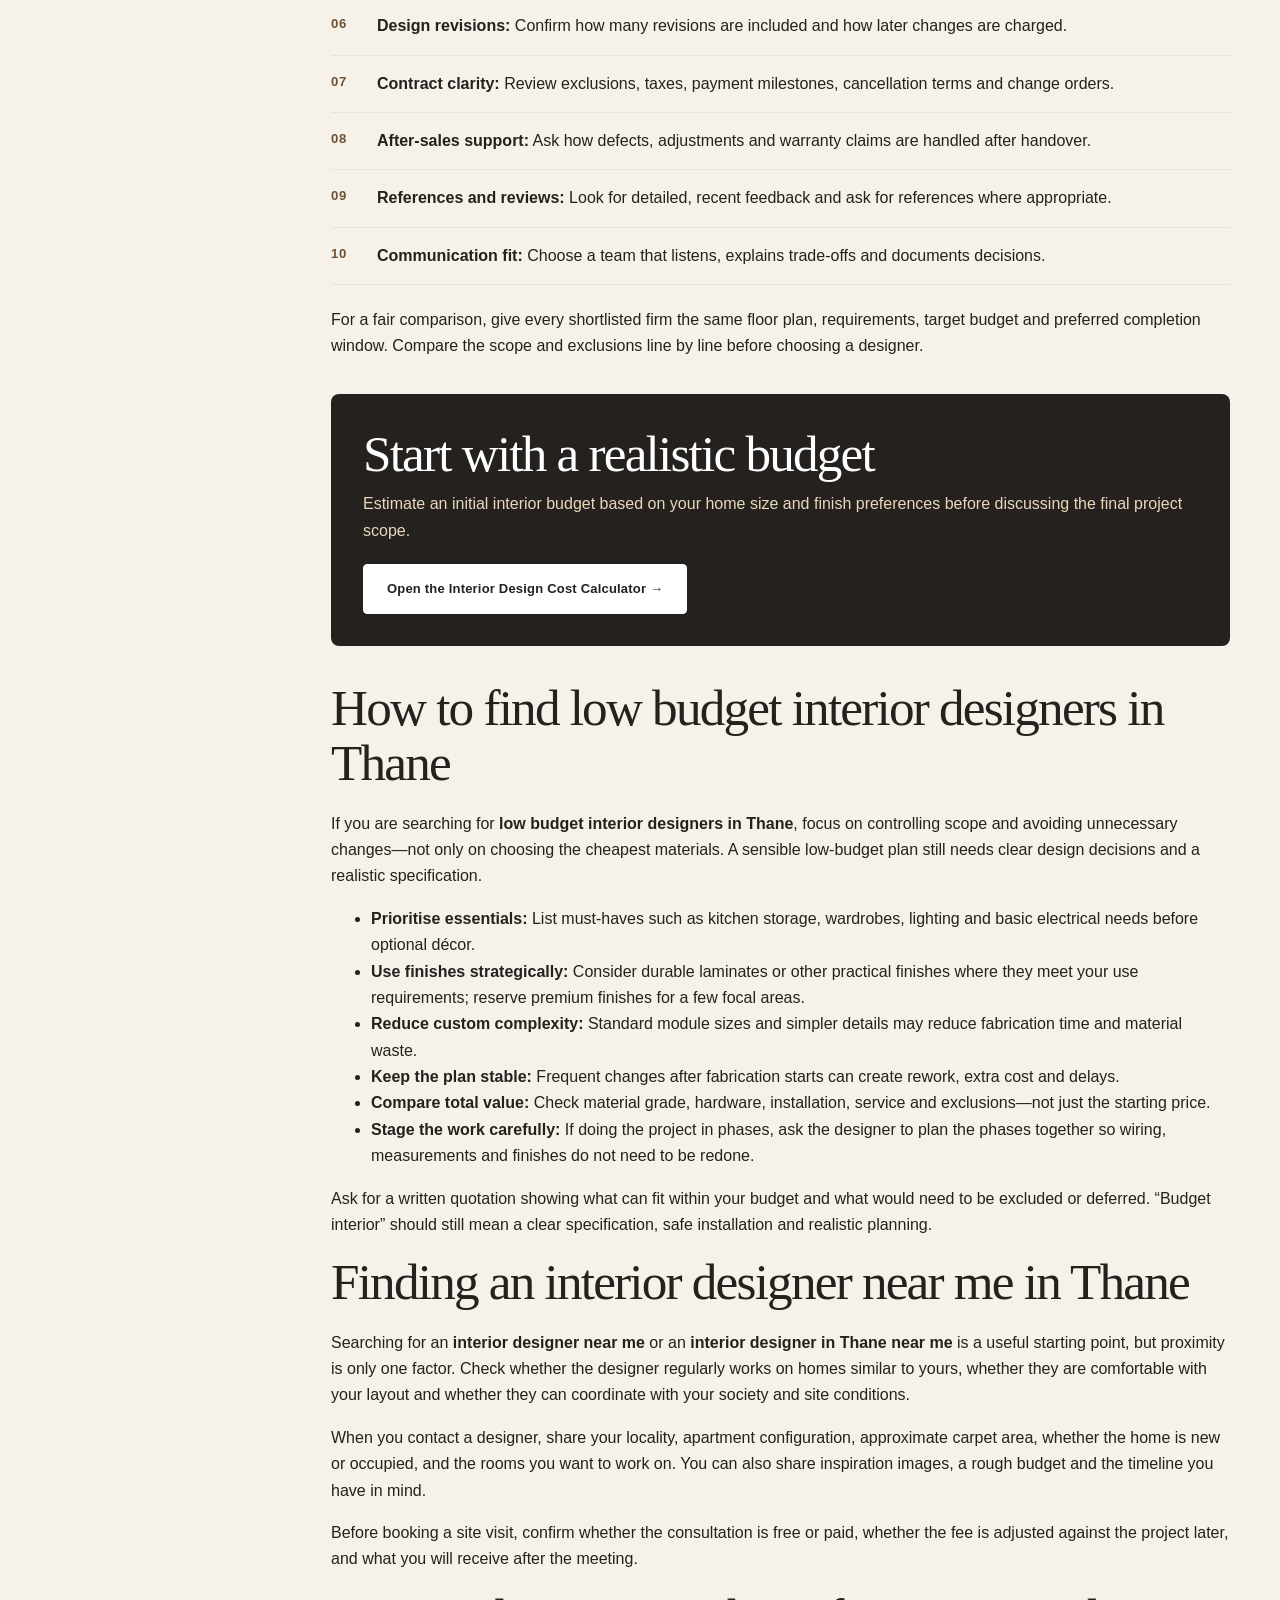
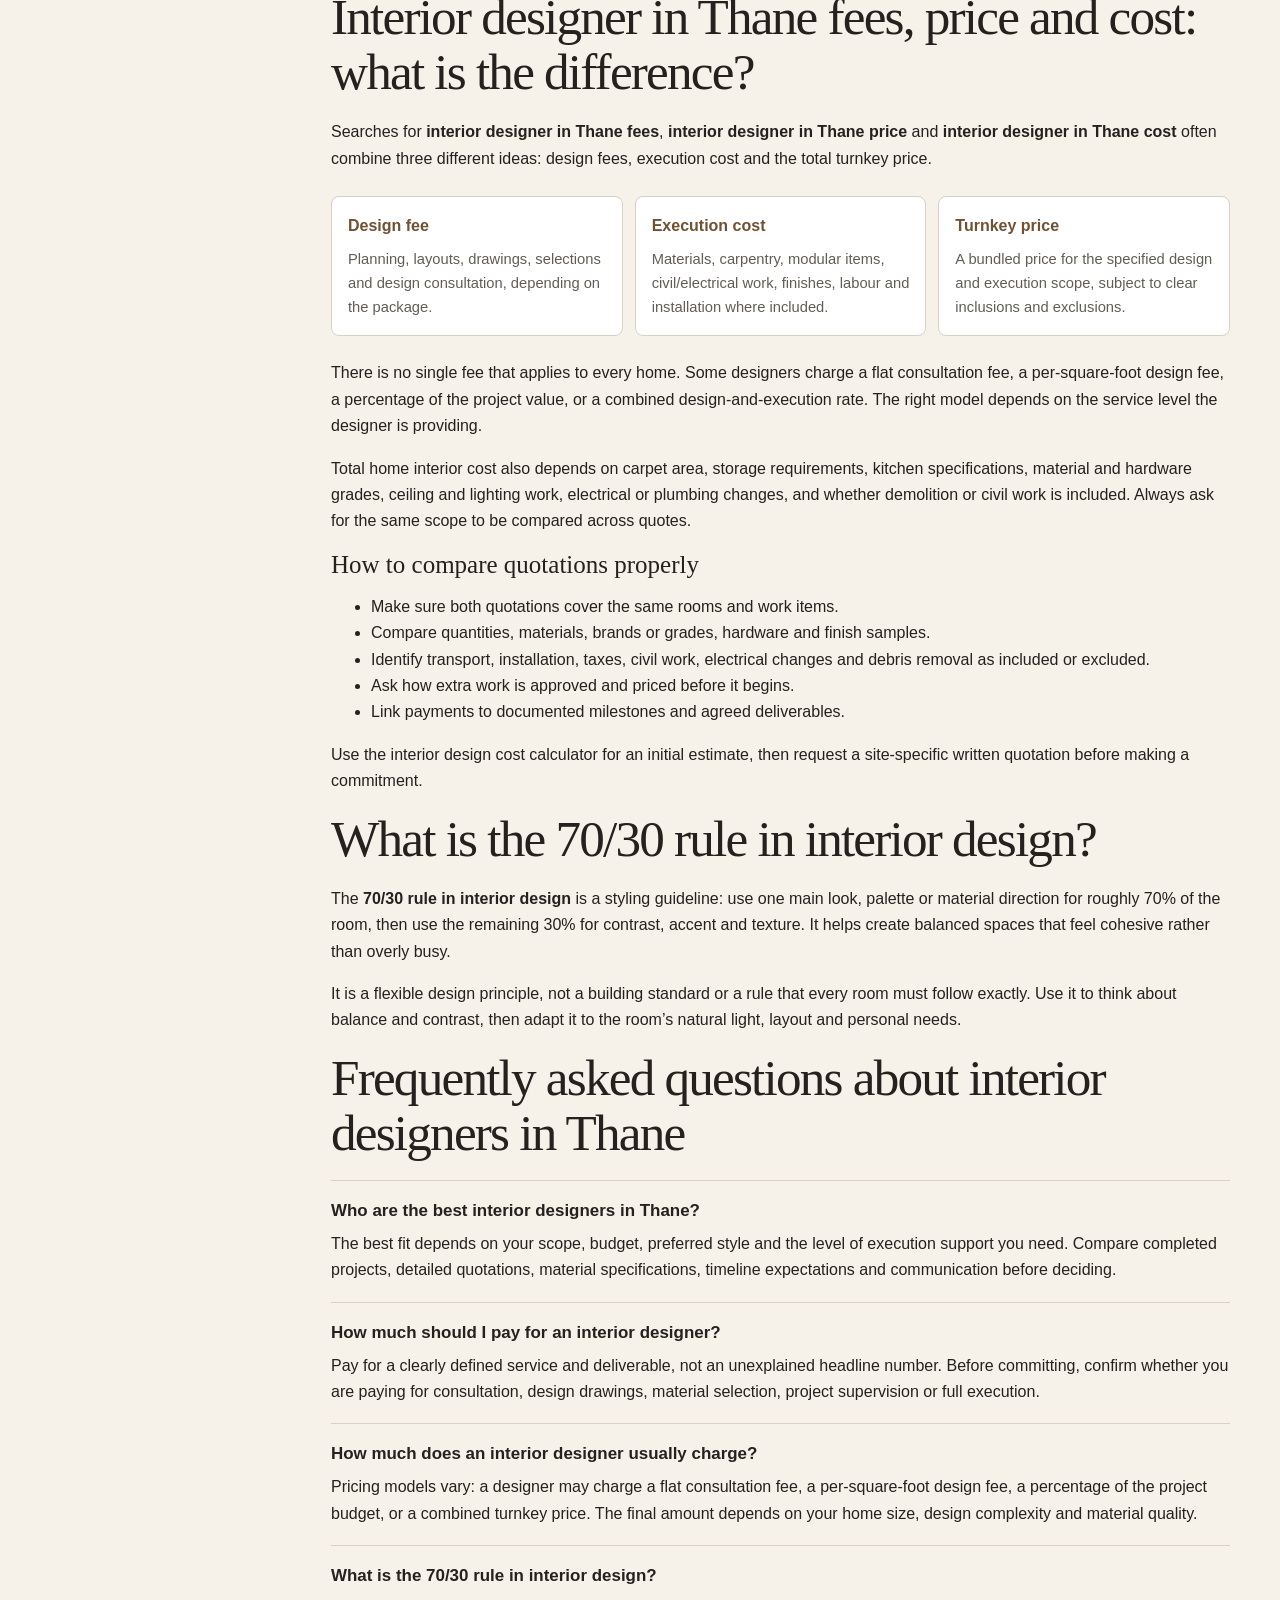
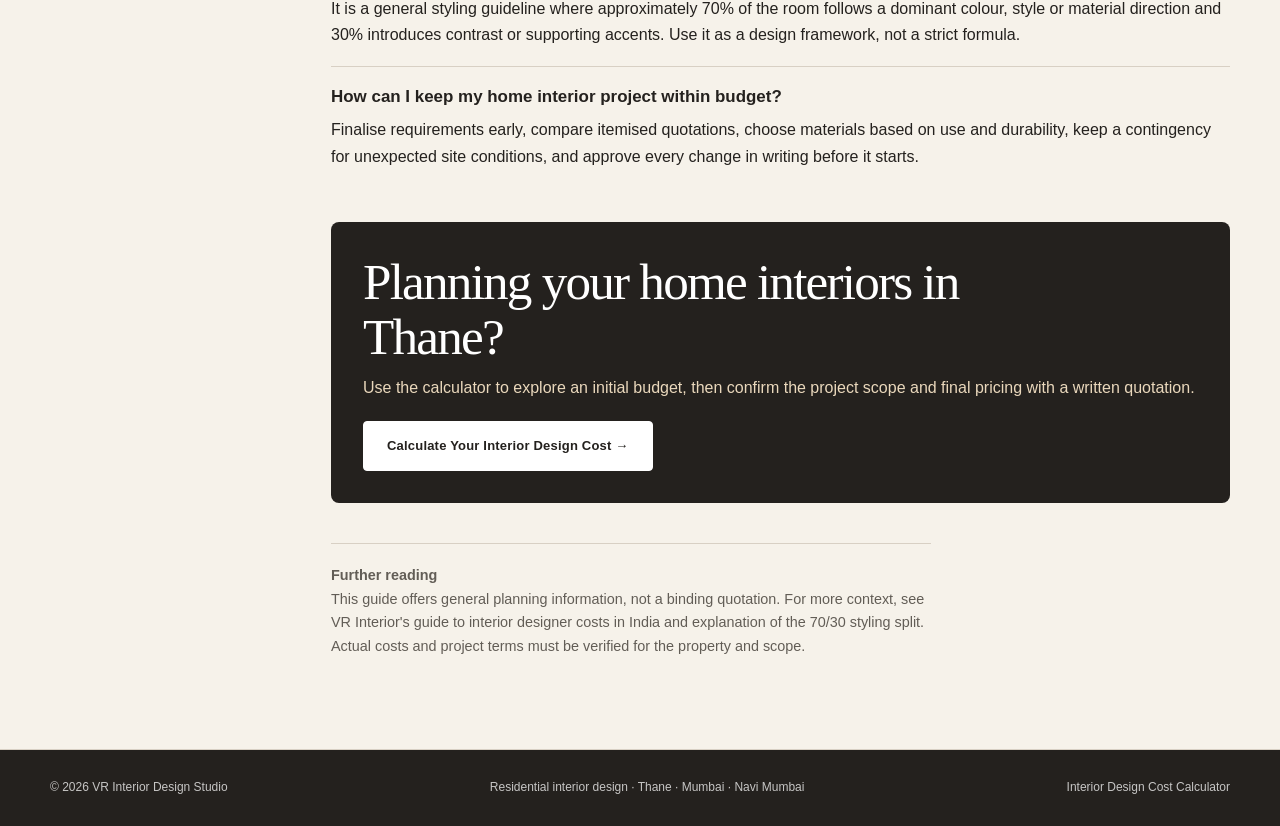
==== commit 940e19ce: "Update interior-designers-in-thane.html" ====
--- a/interior-designers-in-thane.html
+++ b/interior-designers-in-thane.html
@@ -55,80 +55,137 @@
   }
   </script>
   <style>
-     design tokens, typography, buttons, containers, header/footer and breakpoints. */
-    .skip{position:absolute;left:-9999px;top:8px;padding:10px;background:var(--white);z-index:10}
-    .skip:focus{left:8px}
-
-    /* Small additions to the shared brand/header components. */
-    .blog-brand{display:inline-flex;align-items:center;gap:10px;color:var(--text);text-decoration:none}
-    .brand-mark{display:grid;place-items:center;flex:0 0 34px;width:34px;height:34px;background:var(--dark);color:var(--white);border-radius:50%;font-family:Georgia,"Times New Roman",serif;font-size:1rem;font-weight:600;letter-spacing:0}
-    .blog-header-inner{gap:18px}
-    .blog-header-cta{white-space:nowrap}
-    .toc-cta{color:var(--accent-dark);font-weight:700;text-decoration:none}
-    .toc-cta:hover{text-decoration:underline;text-underline-offset:3px}
-
-    /* Page-specific hero treatment; shared .hero, h1, .eyebrow, .lead and .actions come from main.css. */
-    .blog-hero{background:radial-gradient(ellipse at 90% 15%,rgba(234,216,188,.65),transparent 33%),linear-gradient(180deg,var(--bg),var(--bg-alt))}
-    .blog-hero .lead{max-width:780px;margin-bottom:26px}
-    .hero-note{font-size:.85rem;color:var(--muted);margin-top:12px}
-
-    .content-layout{display:grid;grid-template-columns:245px minmax(0,1fr);gap:42px;align-items:start;padding:45px 0 76px}
-    .toc{position:sticky;top:24px;background:var(--surface);border:1px solid var(--border);border-radius:18px;padding:20px}
-    .toc h2{font:800 .78rem/1.3 Arial,Helvetica,sans-serif;letter-spacing:.12em;text-transform:uppercase;margin:0 0 12px;color:var(--accent)}
-    .toc ol{padding-left:19px;margin:0}
-    .toc li{padding:5px 0;font-size:.9rem;line-height:1.45}
-    .toc a:not(.toc-cta){color:var(--text);text-decoration:none}
-    .toc a:not(.toc-cta):hover{text-decoration:underline;text-underline-offset:3px}
-
-    .blog-article{min-width:0;background:var(--surface);border:1px solid var(--border);border-radius:22px;padding:clamp(22px,4vw,48px);box-shadow:var(--shadow)}
-    .blog-article h2{font-size:clamp(1.7rem,3vw,2.35rem);margin:48px 0 16px;letter-spacing:-.025em;line-height:1.18}
-    .blog-article h2:first-child{margin-top:0}
-    .blog-article h3{font-size:1.35rem;margin:26px 0 8px;line-height:1.25}
-    .blog-article p{margin:0 0 17px;color:var(--text)}
-    .blog-article ul,.blog-article ol{padding-left:24px;margin:12px 0 22px}
-    .blog-article li{padding-left:4px;margin:7px 0;color:var(--text)}
-    .blog-article a:not(.btn){color:var(--accent-dark);text-decoration:underline;text-underline-offset:3px}
-    .blog-article a:not(.btn):hover{color:var(--accent);text-decoration-thickness:2px}
-    .note-box{background:var(--bg-alt);border-left:4px solid var(--accent-dark);padding:17px 20px;border-radius:0 12px 12px 0;margin:24px 0;color:var(--accent-dark)}
-    .note-box p:last-child{margin-bottom:0}
-
-    .cost-grid{display:grid;grid-template-columns:repeat(3,minmax(0,1fr));gap:12px;margin:24px 0}
-    .cost-card{border:1px solid var(--border);border-radius:14px;padding:16px;background:var(--white)}
-    .cost-card strong{display:block;color:var(--accent-dark);font-size:1rem;margin-bottom:7px}
-    .cost-card span{display:block;font-size:.92rem;color:var(--muted)}
-
-    .checklist{counter-reset:compare;list-style:none;padding:0;margin:22px 0}
-    .checklist li{counter-increment:compare;position:relative;padding:0 0 15px 46px;margin:0 0 15px;border-bottom:1px solid var(--bg-alt)}
-    .checklist li::before{content:counter(compare,decimal-leading-zero);position:absolute;left:0;top:0;color:var(--accent-dark);font-size:.82rem;font-weight:800;letter-spacing:.05em}
-
-    .cta-panel{margin:34px 0;padding:clamp(22px,4vw,34px);border-radius:18px;background:var(--dark);color:var(--white)}
-    .cta-panel h2,.cta-panel h3{color:var(--white);margin:0 0 10px}
-    .cta-panel p{color:var(--accent-light);margin-bottom:20px}
-    .cta-panel .btn{background:var(--white);color:var(--dark);border-color:var(--white)}
-    .cta-panel .btn:hover{background:var(--accent-light);border-color:var(--accent-light)}
-
-    .faq{border-top:1px solid var(--border);padding:18px 0}
-    .faq h3{font:750 1.06rem/1.4 Arial,Helvetica,sans-serif;letter-spacing:0;margin:0 0 8px;color:var(--text)}
-    .faq p{margin:0}
-    .sources{font-size:.9rem;color:var(--muted);border-top:1px solid var(--border);padding-top:20px;margin-top:40px}
-
-    @media(max-width:820px){
-      .content-layout{grid-template-columns:1fr;gap:22px;padding-top:28px}
-      .toc{position:static}
-      .toc ol{columns:2;column-gap:25px}
-    }
-    @media(max-width:520px){
-      .blog-header-inner{gap:12px}
-      .blog-header-cta{min-height:42px;padding:10px 12px;font-size:11px}
-      .content-layout{padding-bottom:48px}
-      .toc ol{columns:1}
-      .cost-grid{grid-template-columns:1fr}
-      .blog-article{border-radius:16px;padding:22px 18px}
-      .blog-article h2{font-size:clamp(1.55rem,7vw,2rem)}
-      .blog-hero .actions{align-items:stretch}
-      .blog-hero .actions .btn{width:100%}
-    }
-    @media(prefers-reduced-motion:reduce){.blog-hero .actions .btn:hover{transform:none}}  </style>
+   /* Page-specific blog styles. Load after the shared main stylesheet. */
+.skip{position:absolute;left:-9999px;top:8px;padding:10px;background:var(--white);z-index:10}
+.skip:focus{left:16px}
+
+/* Use one consistent centered width and gutter system for header, hero and article. */
+.blog-page{width:100%;max-width:100%;min-width:0;overflow-x:clip}
+.blog-page main{width:100%;min-width:0}
+.blog-page .container{
+  width:min(calc(100% - 48px),var(--container,1180px));
+  max-width:1180px;
+  margin-inline:auto;
+}
+.blog-page img,.blog-page svg,.blog-page video,.blog-page iframe{max-width:100%;height:auto}
+.site-header,.blog-header-inner,.blog-brand,.blog-header-cta,.blog-hero,.content-layout,.toc,.blog-article{min-width:0;max-width:100%}
+
+/* Header additions; shared typography, button and header layout come from main.css. */
+.blog-brand{display:inline-flex;align-items:center;gap:10px;flex:0 1 auto;color:var(--text);text-decoration:none;white-space:normal;overflow-wrap:normal}
+.brand-mark{display:grid;place-items:center;flex:0 0 34px;width:34px;height:34px;background:var(--dark);color:var(--white);border-radius:50%;font-family:Georgia,"Times New Roman",serif;font-size:1rem;font-weight:600;letter-spacing:0}
+.blog-header-inner{gap:18px;flex-wrap:wrap}
+.blog-header-cta{flex:0 1 auto;width:auto;max-width:100%;white-space:nowrap;text-align:center}
+.toc-cta{color:var(--accent-dark);font-weight:700;text-decoration:none}
+.toc-cta:hover{text-decoration:underline;text-underline-offset:3px}
+
+/* Full-width hero background, with the inner text aligned to the same container gutters. */
+.blog-hero{background:radial-gradient(ellipse at 90% 15%,rgba(234,216,188,.65),transparent 33%),linear-gradient(180deg,var(--bg),var(--bg-alt))}
+.blog-hero .container{min-width:0}
+.blog-hero .lead{max-width:72ch;margin-bottom:26px}
+.blog-hero .eyebrow{max-width:100%;overflow-wrap:break-word}
+.blog-hero h1{max-width:900px;overflow-wrap:normal;hyphens:auto}
+.hero-note{max-width:76ch;font-size:.85rem;color:var(--muted);margin-top:12px}
+
+/* Article + contents layout. Keep the grid from imposing a fixed minimum on its content. */
+.content-layout{
+  display:grid;
+  width:min(calc(100% - 48px),var(--container,1180px));
+  grid-template-columns:minmax(220px,245px) minmax(0,1fr);
+  gap:clamp(24px,3vw,36px);
+  align-items:start;
+  margin-inline:auto;
+  padding:clamp(32px,4vw,48px) 0 clamp(52px,6vw,76px);
+}
+.toc{position:sticky;top:24px;width:100%;min-width:0;background:var(--surface);border:1px solid var(--border);border-radius:var(--radius,8px);padding:20px}
+.toc h2{font:800 .78rem/1.3 Arial,Helvetica,sans-serif;letter-spacing:.12em;text-transform:uppercase;margin:0 0 12px;color:var(--accent)}
+.toc ol{padding-left:19px;margin:0}
+.toc li{padding:5px 0;font-size:.9rem;line-height:1.45;overflow-wrap:normal}
+.toc a:not(.toc-cta){color:var(--text);text-decoration:none}
+.toc a:not(.toc-cta):hover{text-decoration:underline;text-underline-offset:3px}
+
+.blog-article{
+  width:100%;min-width:0;max-width:100%;
+  background:var(--surface);border:1px solid var(--border);
+  border-radius:var(--radius,8px);padding:clamp(24px,3vw,40px);
+  box-shadow:var(--shadow);overflow-wrap:break-word;word-break:normal;
+}
+.blog-article>*{min-width:0}
+.blog-article h2{max-width:24ch;font-size:clamp(1.65rem,2.5vw,2.2rem);margin:46px 0 16px;letter-spacing:-.025em;line-height:1.18;overflow-wrap:normal;hyphens:auto}
+.blog-article h2:first-child{margin-top:0}
+.blog-article h3{font-size:1.3rem;margin:26px 0 8px;line-height:1.25;overflow-wrap:normal;hyphens:auto}
+.blog-article p{max-width:75ch;margin:0 0 17px;color:var(--text)}
+.blog-article ul,.blog-article ol{max-width:75ch;padding-left:24px;margin:12px 0 22px}
+.blog-article li{padding-left:4px;margin:7px 0;color:var(--text);overflow-wrap:break-word}
+.blog-article a:not(.btn){color:var(--accent-dark);text-decoration:underline;text-underline-offset:3px;overflow-wrap:anywhere}
+.blog-article a:not(.btn):hover{color:var(--accent);text-decoration-thickness:2px}
+.note-box{max-width:100%;background:var(--bg-alt);border-left:4px solid var(--accent-dark);padding:17px 20px;border-radius:0 var(--radius,8px) var(--radius,8px) 0;margin:24px 0;color:var(--accent-dark);overflow-wrap:break-word}
+.note-box p:last-child{margin-bottom:0}
+
+.cost-grid{display:grid;grid-template-columns:repeat(3,minmax(0,1fr));gap:12px;margin:24px 0}
+.cost-card{min-width:0;border:1px solid var(--border);border-radius:var(--radius,8px);padding:16px;background:var(--white)}
+.cost-card strong{display:block;color:var(--accent-dark);font-size:1rem;margin-bottom:7px;overflow-wrap:break-word}
+.cost-card span{display:block;font-size:.92rem;color:var(--muted);overflow-wrap:break-word}
+
+.checklist{counter-reset:compare;list-style:none;padding:0;margin:22px 0}
+.checklist li{counter-increment:compare;position:relative;padding:0 0 15px 46px;margin:0 0 15px;border-bottom:1px solid var(--bg-alt)}
+.checklist li::before{content:counter(compare,decimal-leading-zero);position:absolute;left:0;top:0;color:var(--accent-dark);font-size:.82rem;font-weight:800;letter-spacing:.05em}
+
+.cta-panel{min-width:0;margin:34px 0;padding:clamp(22px,3vw,32px);border-radius:var(--radius,8px);background:var(--dark);color:var(--white);overflow-wrap:break-word}
+.cta-panel h2,.cta-panel h3{max-width:24ch;color:var(--white);margin:0 0 10px}
+.cta-panel p{color:var(--accent-light);margin-bottom:20px}
+.cta-panel .btn{max-width:100%;background:var(--white);color:var(--dark);border-color:var(--white);white-space:normal;text-align:center}
+.cta-panel .btn:hover{background:var(--accent-light);border-color:var(--accent-light)}
+
+.faq{min-width:0;border-top:1px solid var(--border);padding:18px 0}
+.faq h3{font:700 1.06rem/1.4 Arial,Helvetica,sans-serif;letter-spacing:0;margin:0 0 8px;color:var(--text)}
+.faq p{margin:0}
+.sources{max-width:75ch;font-size:.9rem;color:var(--muted);border-top:1px solid var(--border);padding-top:20px;margin-top:40px;overflow-wrap:break-word}
+.blog-article pre,.blog-article table{max-width:100%;overflow-x:auto}
+
+@media(max-width:960px){
+  .content-layout{grid-template-columns:minmax(0,1fr);gap:22px;padding-top:32px;padding-bottom:56px}
+  .toc{position:static;width:100%}
+  .toc ol{columns:2;column-gap:28px}
+  .blog-article{padding:clamp(24px,4vw,34px)}
+}
+@media(max-width:760px){
+  .blog-hero{padding:clamp(34px,7vw,48px) 0 clamp(30px,6vw,40px)}
+  .blog-hero h1{max-width:100%;font-size:clamp(2rem,7.2vw,2.8rem);line-height:1.1;letter-spacing:-.035em}
+  .blog-hero .lead{max-width:100%;font-size:1rem;line-height:1.65}
+  .blog-hero .actions{align-items:stretch}
+  .blog-hero .actions .btn{width:100%;max-width:100%;white-space:normal;text-align:center}
+  .content-layout{gap:20px}
+}
+@media(max-width:520px){
+  /* Consistent 18px page gutters. Do not inherit the site's narrower 12px mobile gutter here. */
+  .blog-page .container,.content-layout{width:calc(100% - 36px)}
+  .blog-header-inner{gap:10px;flex-wrap:wrap;padding-block:10px;align-items:center}
+  .blog-brand{flex:1 1 135px;min-width:0;max-width:100%;font-size:clamp(.8rem,3.8vw,.95rem);line-height:1.2;white-space:normal}
+  .brand-mark{flex:0 0 30px;width:30px;height:30px}
+  .site-header .blog-header-cta{width:auto!important;flex:0 1 auto;max-width:100%;min-height:40px;padding:9px 11px;font-size:clamp(.68rem,3.1vw,.78rem);line-height:1.25;white-space:normal;overflow-wrap:normal}
+  .content-layout{padding-top:26px;padding-bottom:44px}
+  .toc{padding:18px}
+  .toc ol{columns:1;padding-left:20px}
+  .blog-article{border-radius:var(--radius,8px);padding:22px 20px}
+  .blog-article h2{font-size:clamp(1.45rem,5.4vw,1.8rem);line-height:1.2;letter-spacing:-.02em;margin:34px 0 12px}
+  .blog-article h3{font-size:1.15rem;line-height:1.3;margin:22px 0 8px}
+  .blog-article p,.blog-article li{font-size:.96rem;line-height:1.65}
+  .note-box{padding:15px 16px}
+  .cost-grid{grid-template-columns:minmax(0,1fr);gap:10px}
+  .cost-card{padding:16px}
+  .cta-panel{padding:21px 18px}
+  .cta-panel .btn{display:flex;width:100%;max-width:100%;white-space:normal;text-align:center}
+  .faq h3{font-size:1rem}
+}
+@media(max-width:360px){
+  .blog-page .container,.content-layout{width:calc(100% - 32px)}
+  .blog-header-inner{gap:8px}
+  .blog-brand{flex-basis:122px;font-size:.76rem}
+  .site-header .blog-header-cta{padding:8px 9px;font-size:.66rem}
+  .blog-article{padding:18px 16px}
+}
+@media(prefers-reduced-motion:reduce){.blog-hero .actions .btn:hover{transform:none}}
+</style>
 </head>
 <body>
   <header class="site-header">
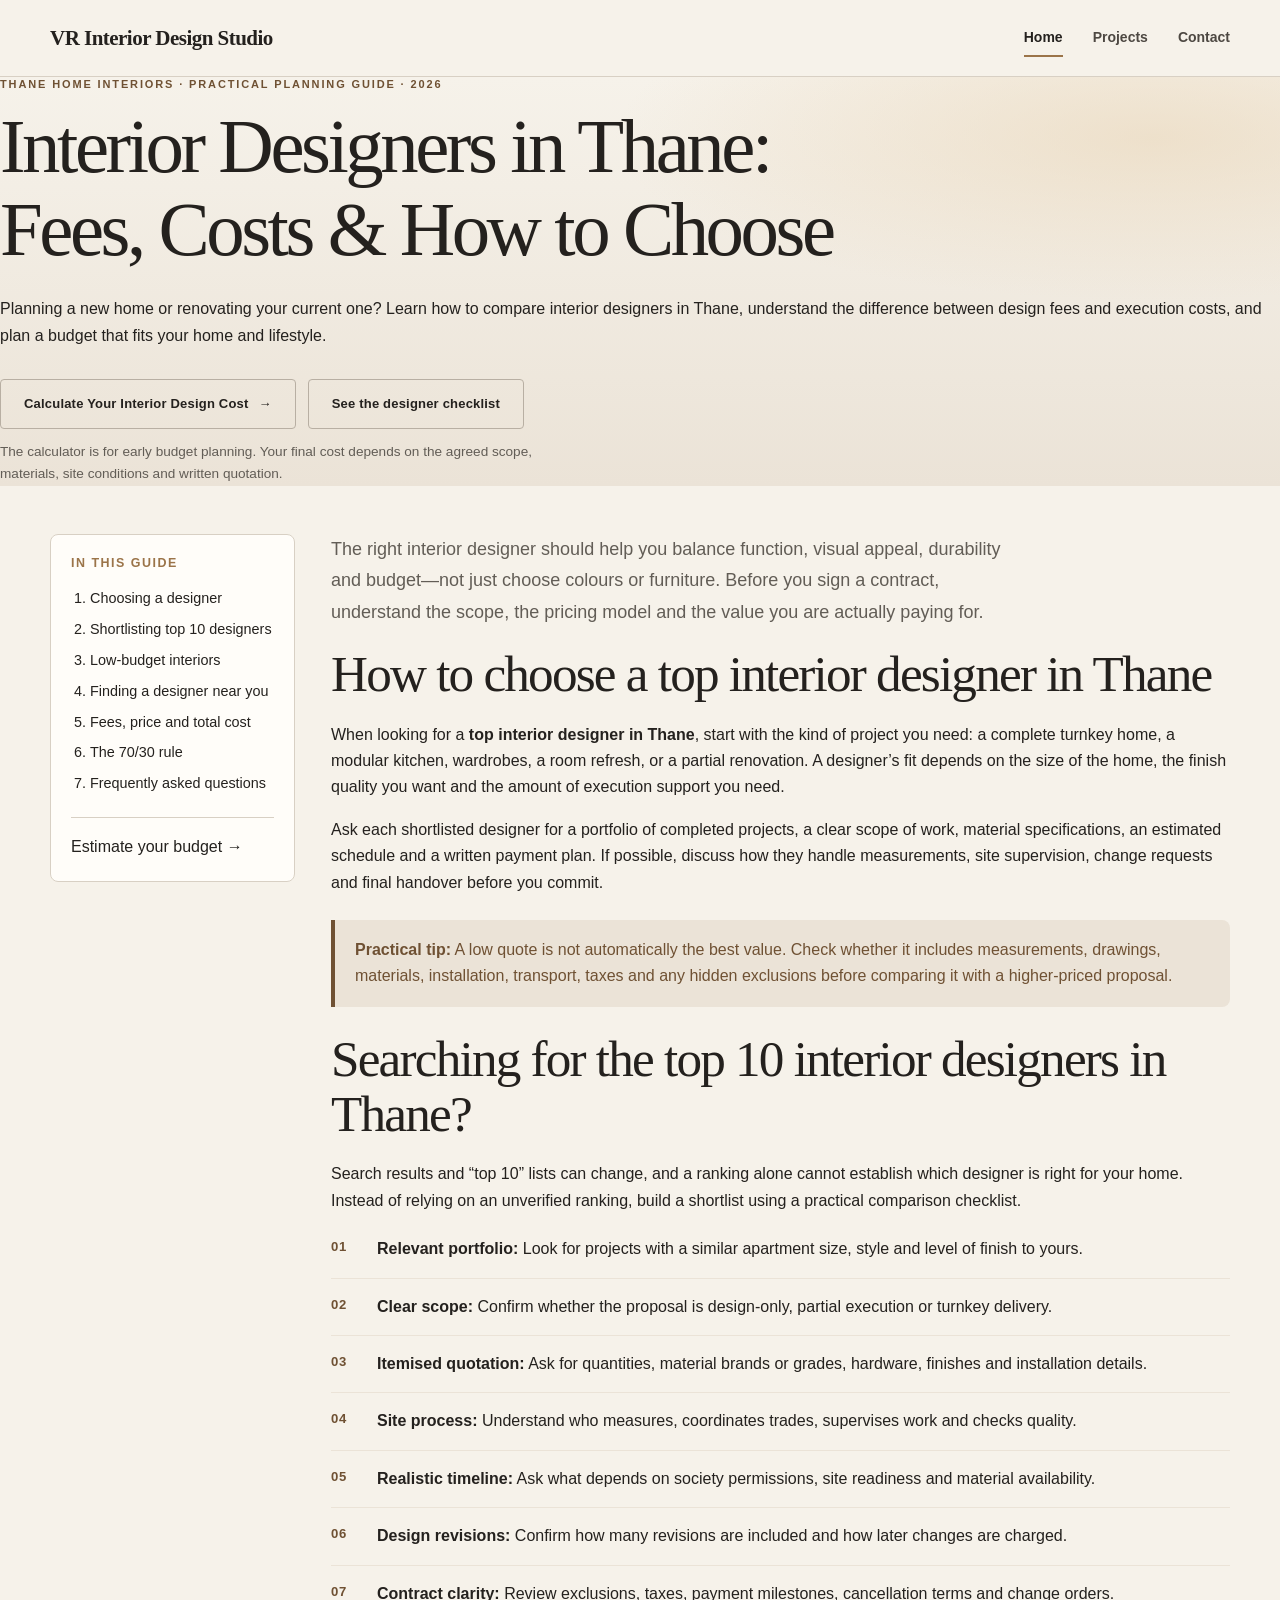
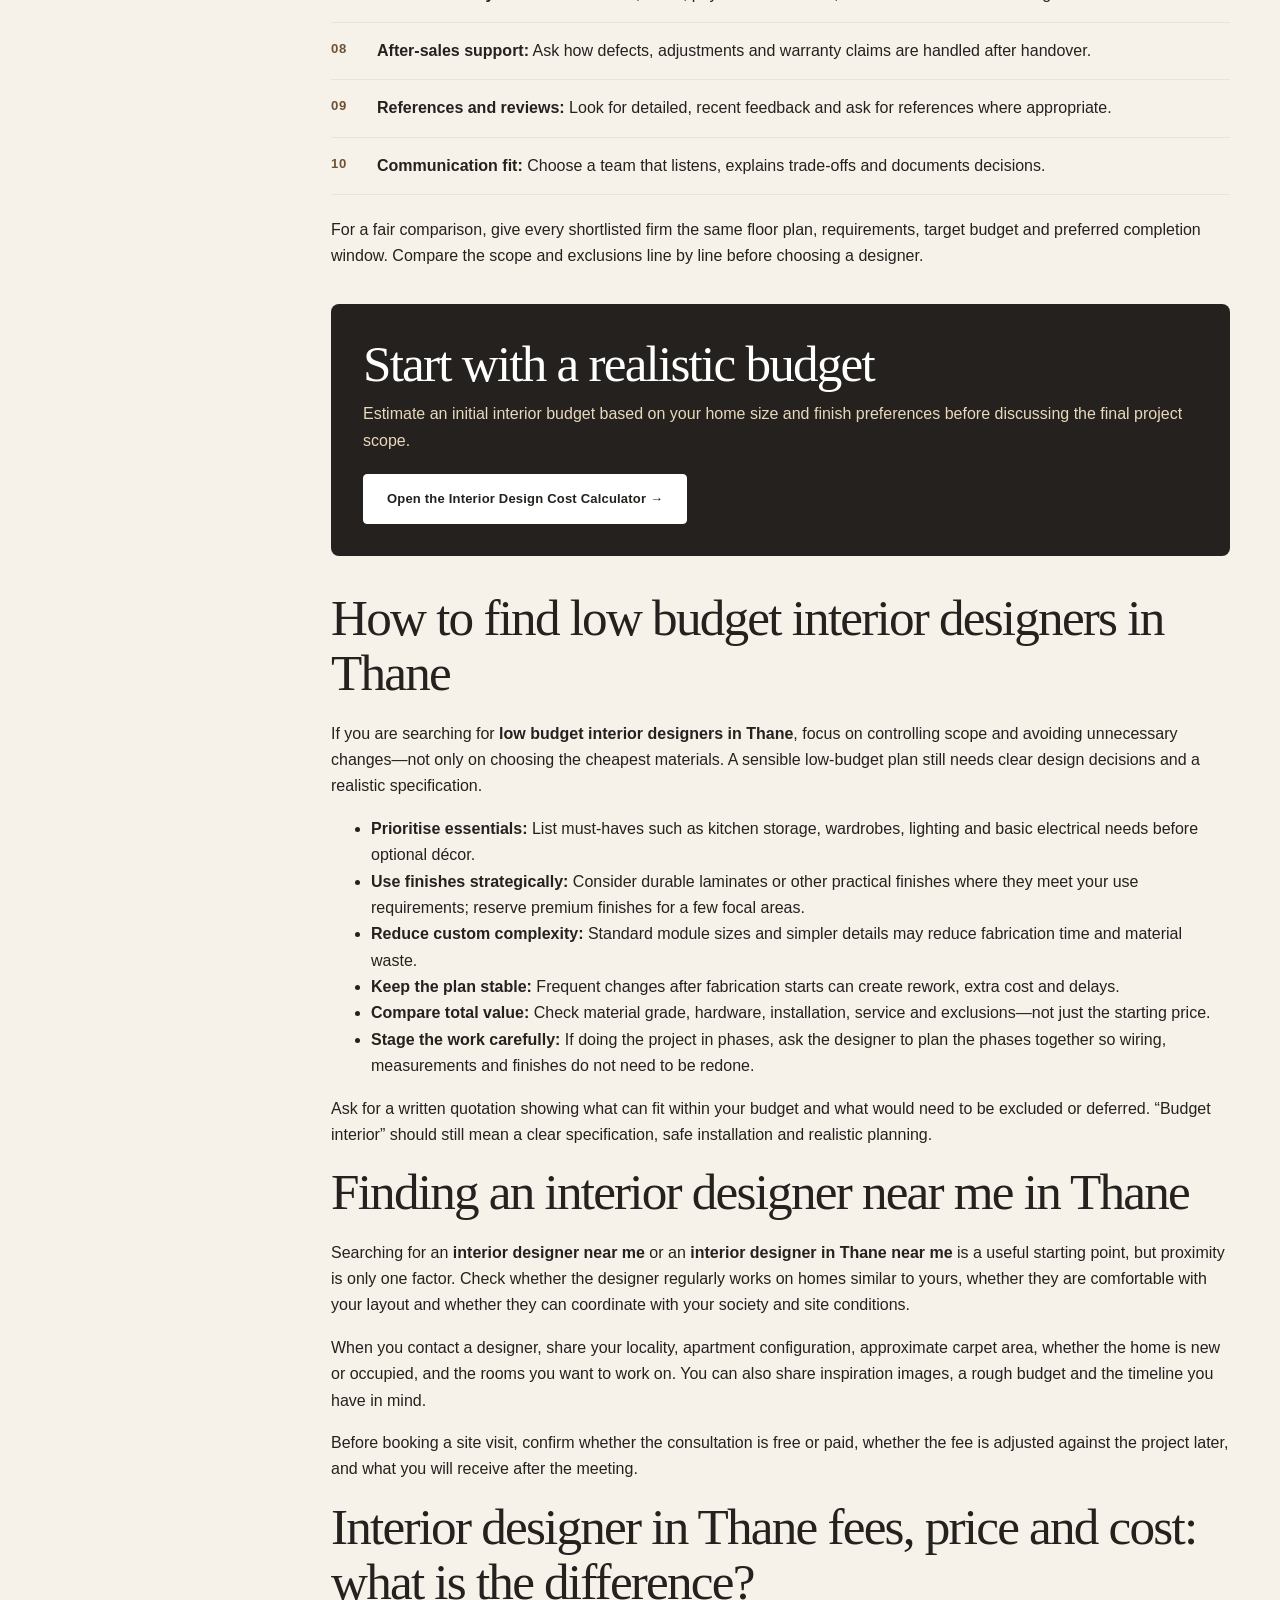
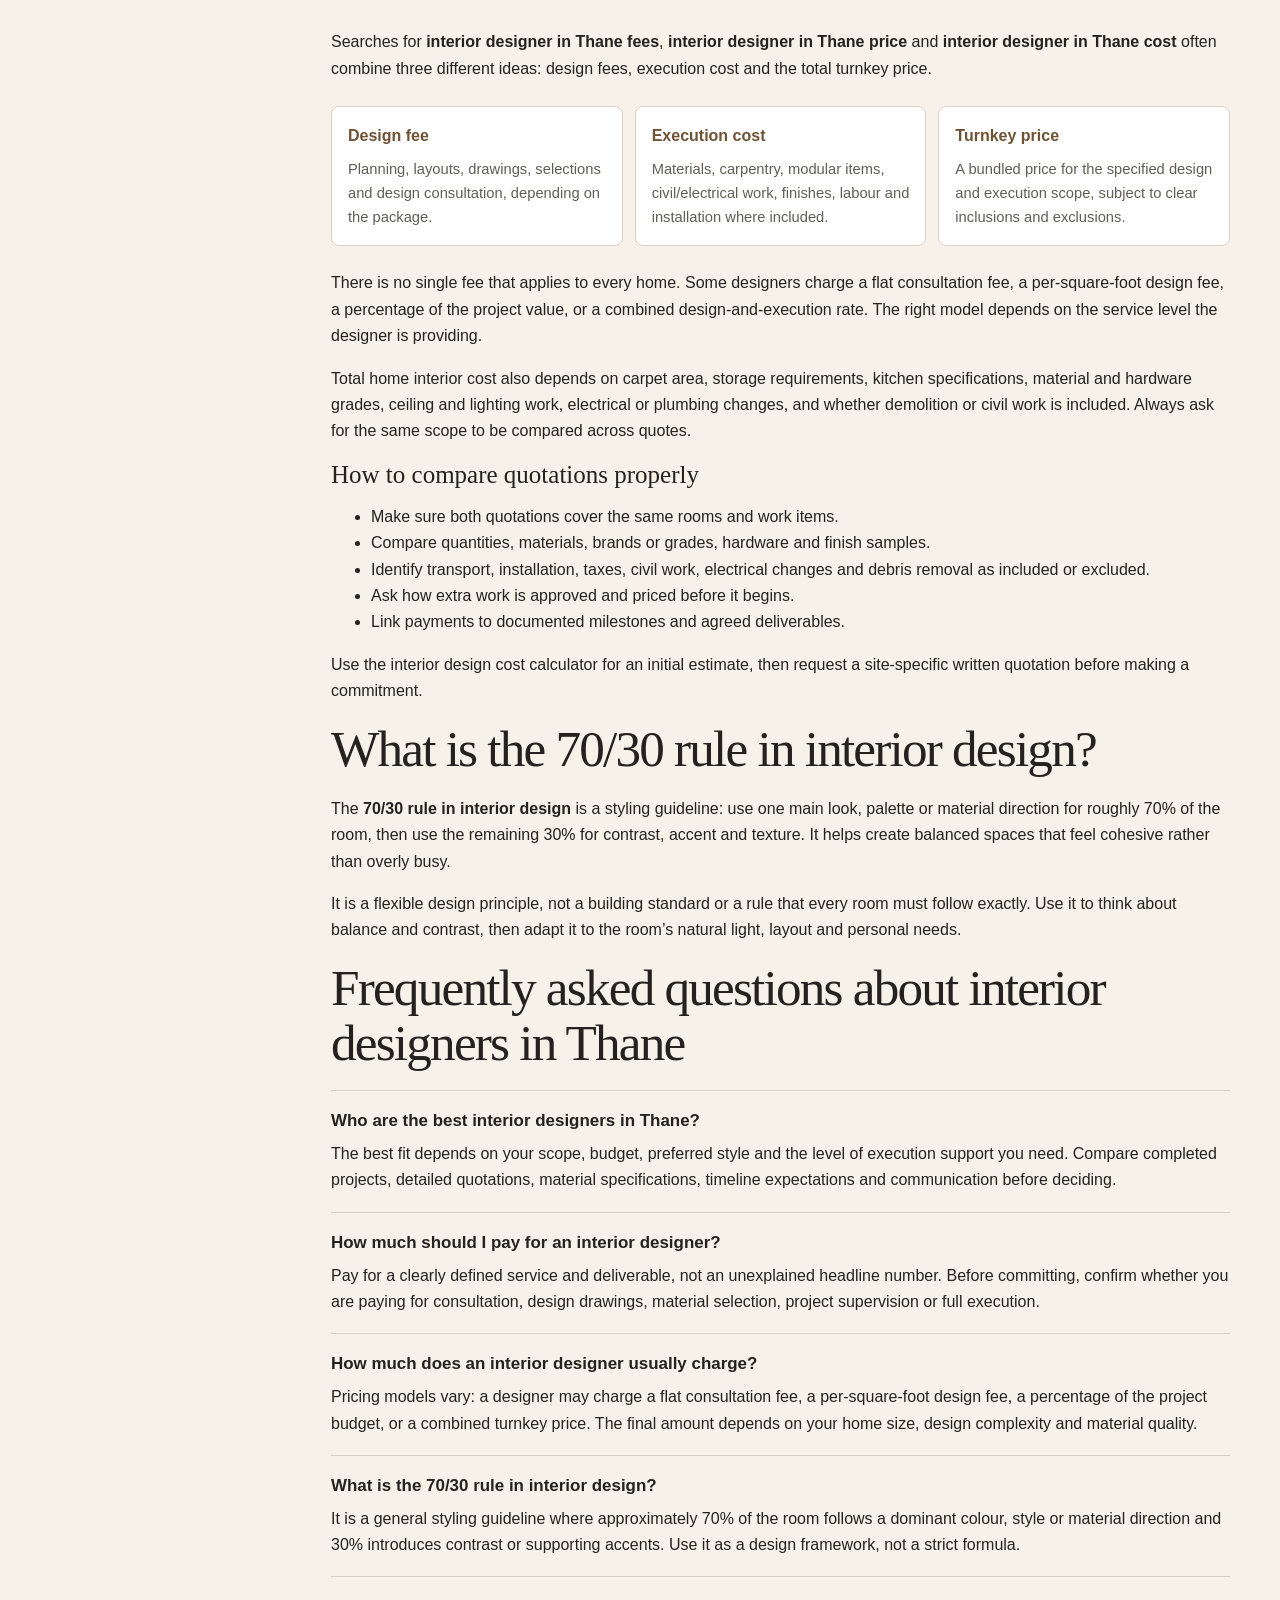
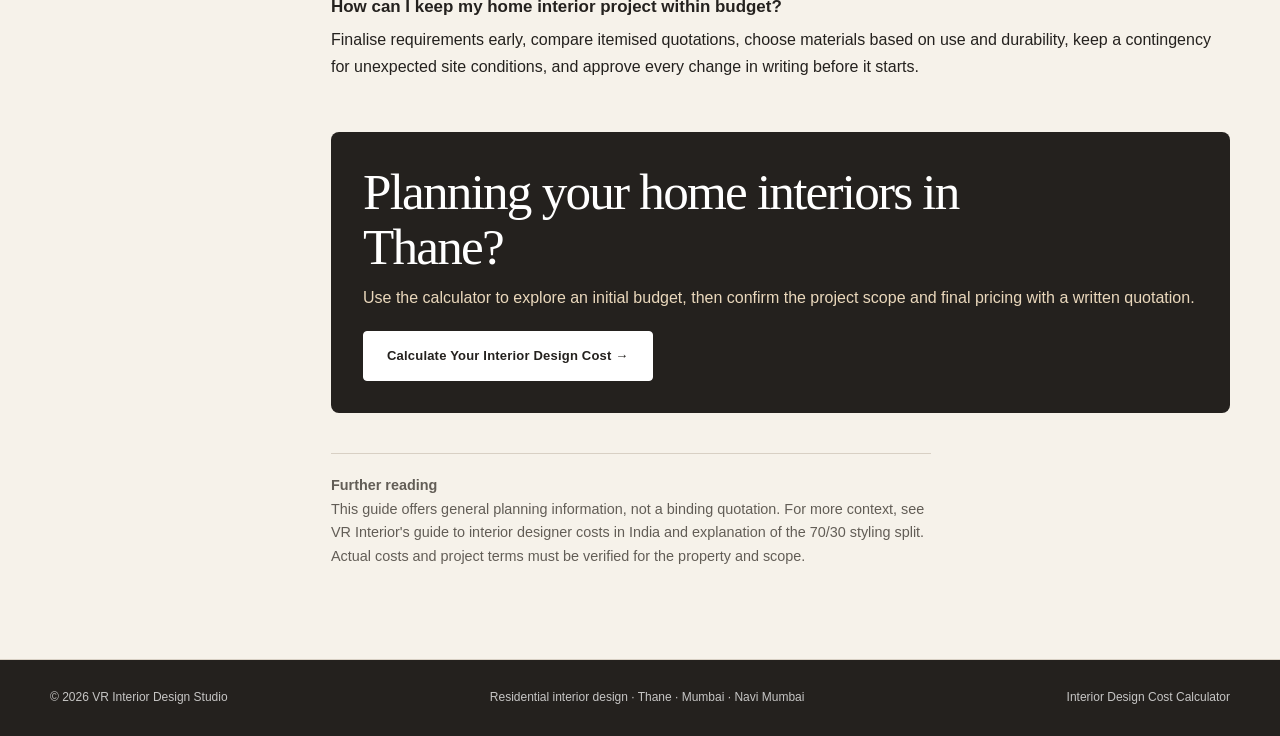
==== commit c2309bfc: "Update interior-designers-in-thane.html" ====
--- a/interior-designers-in-thane.html
+++ b/interior-designers-in-thane.html
@@ -201,8 +201,8 @@
     </nav>
   </div></header>
 
-  <main id="main">
-    <section class="hero">
+  <main>
+    <section class="blog-hero">
       <div class="shell">
         <div class="eyebrow">Thane home interiors · Practical planning guide · 2026</div>
         <h1>Interior Designers in Thane: Fees, Costs &amp; How to Choose</h1>
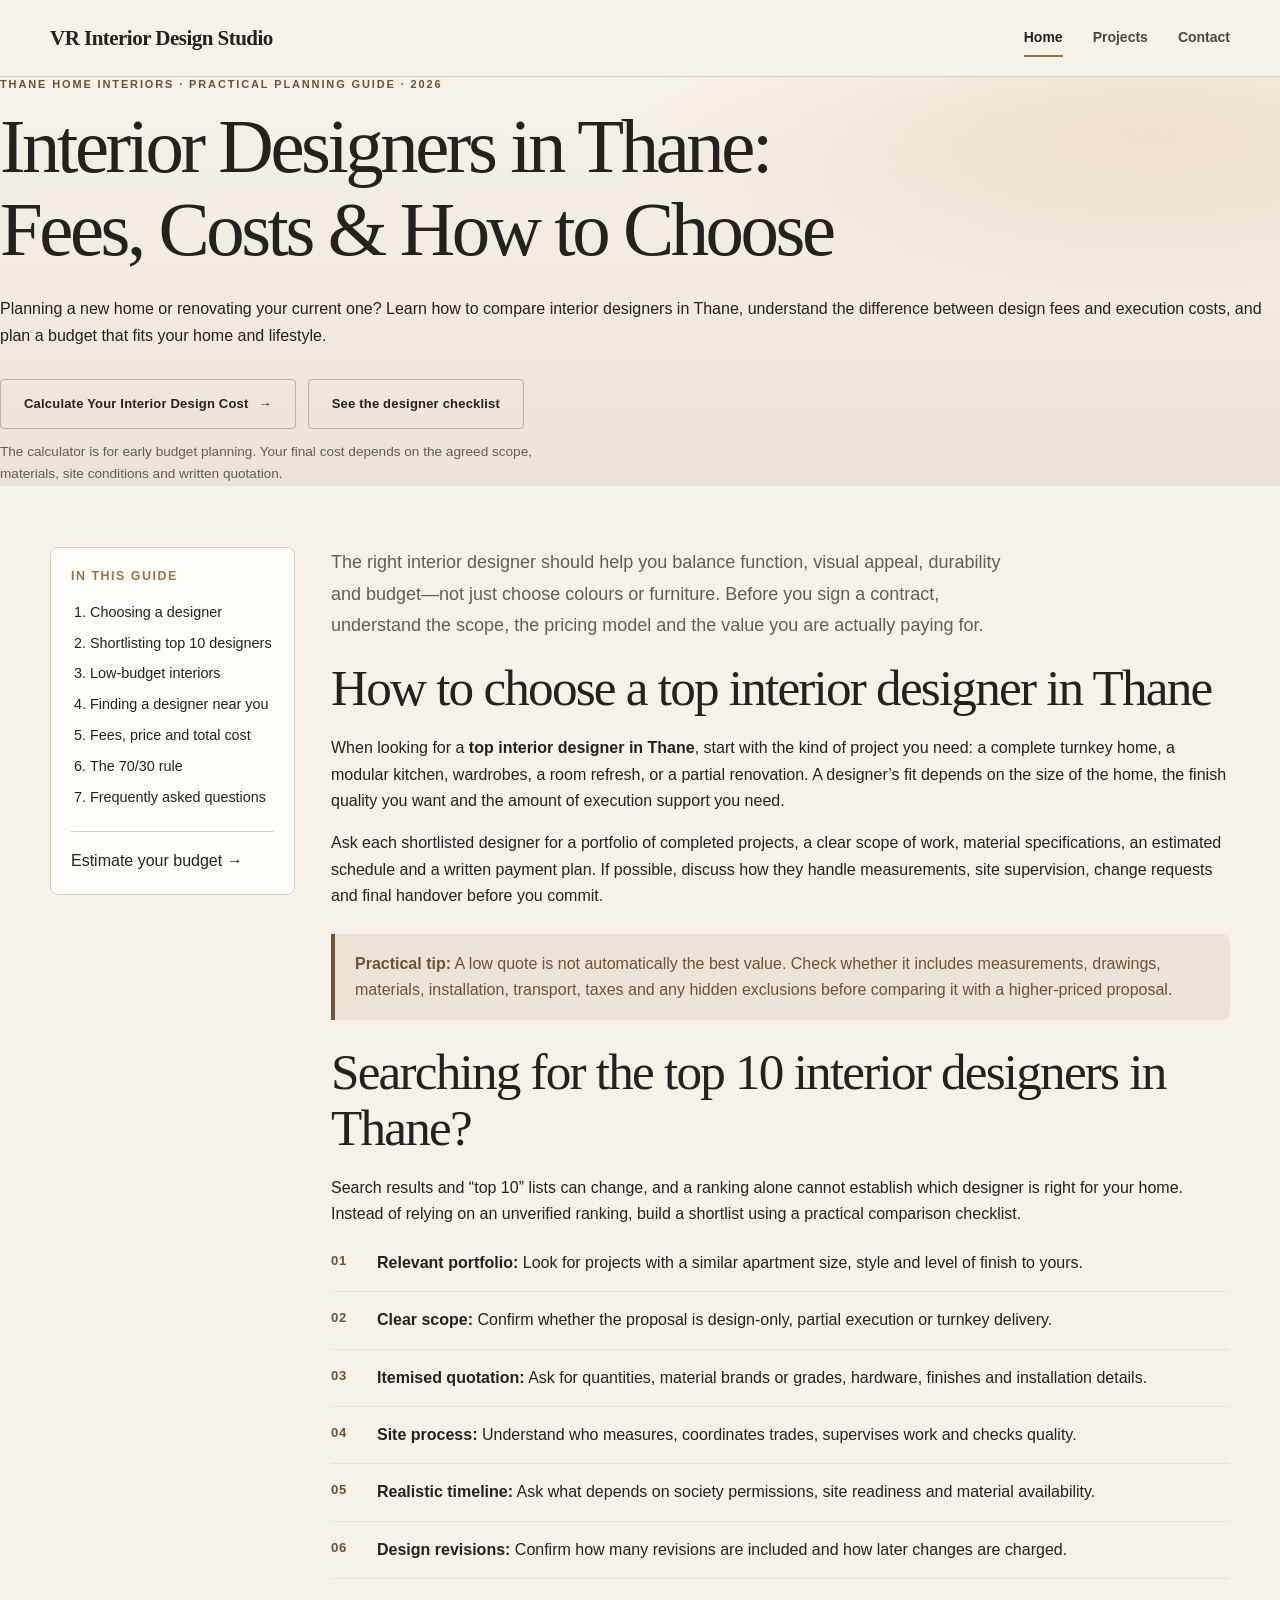
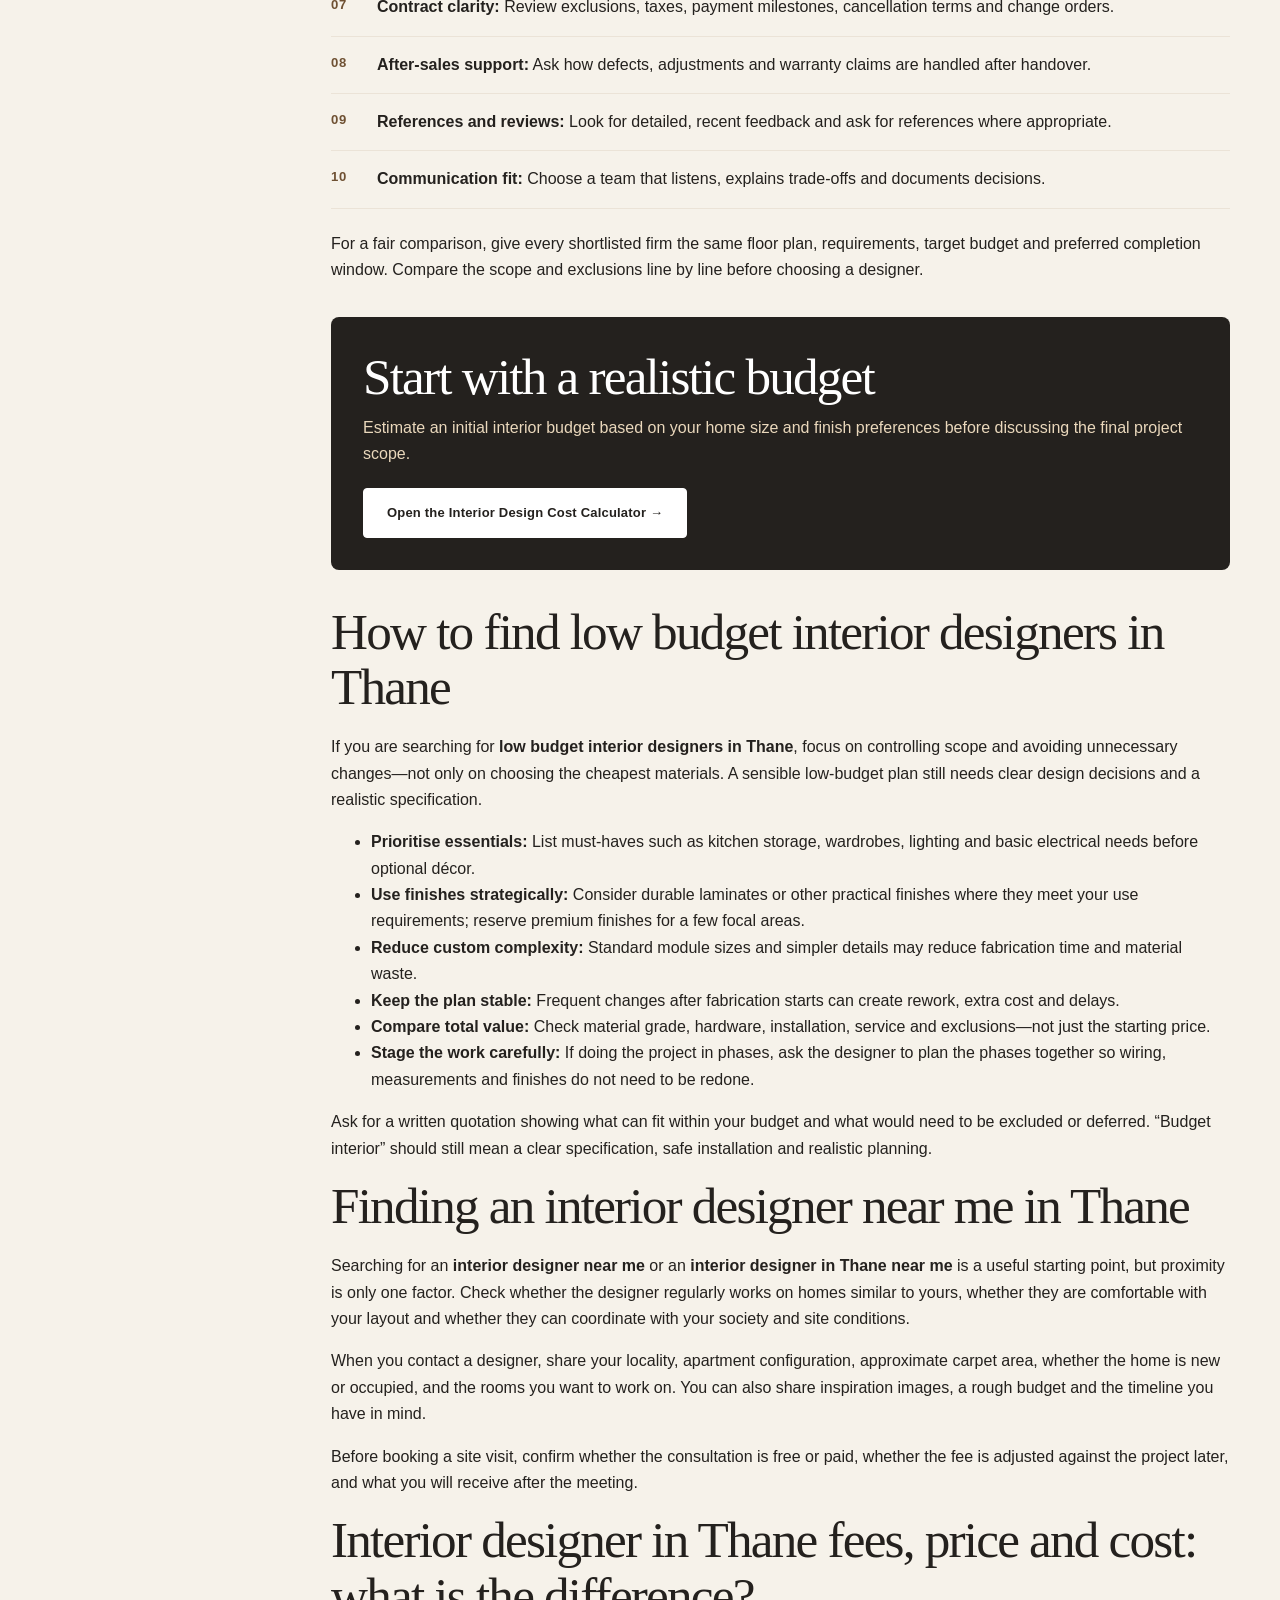
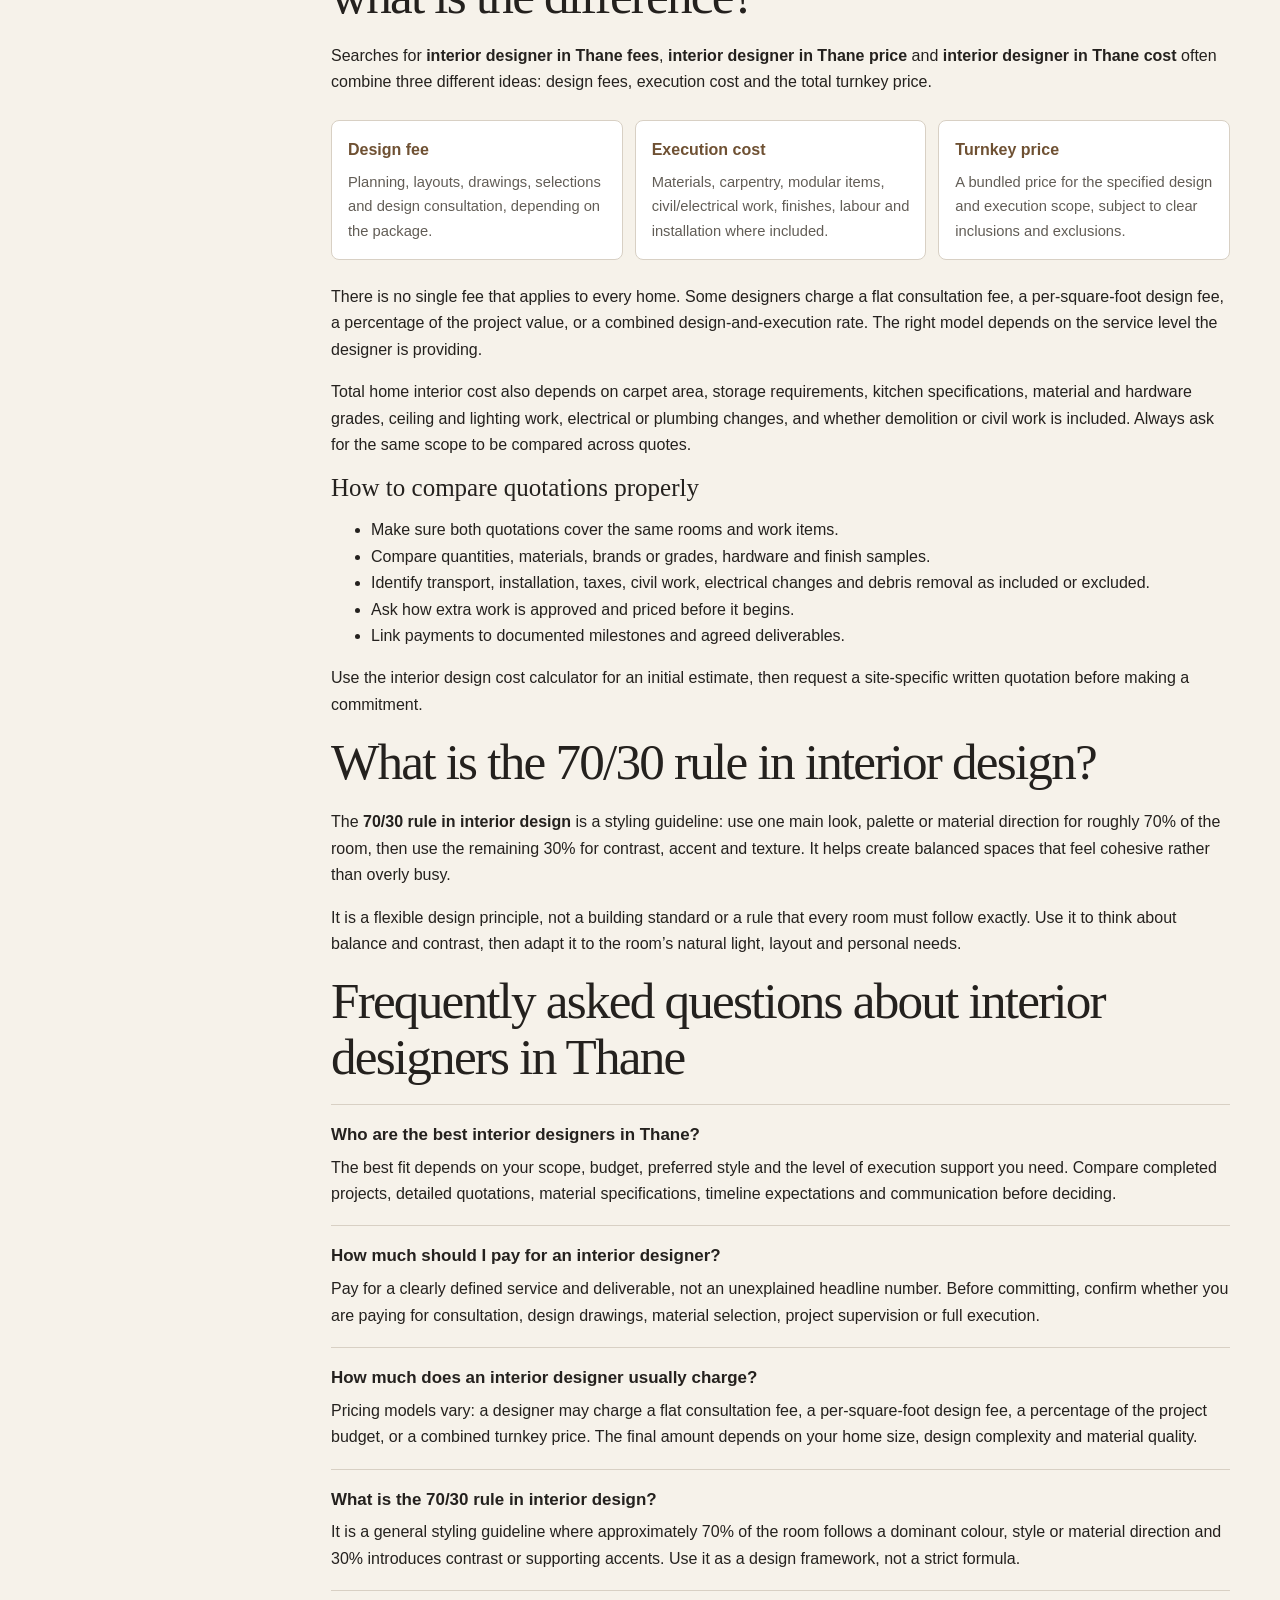
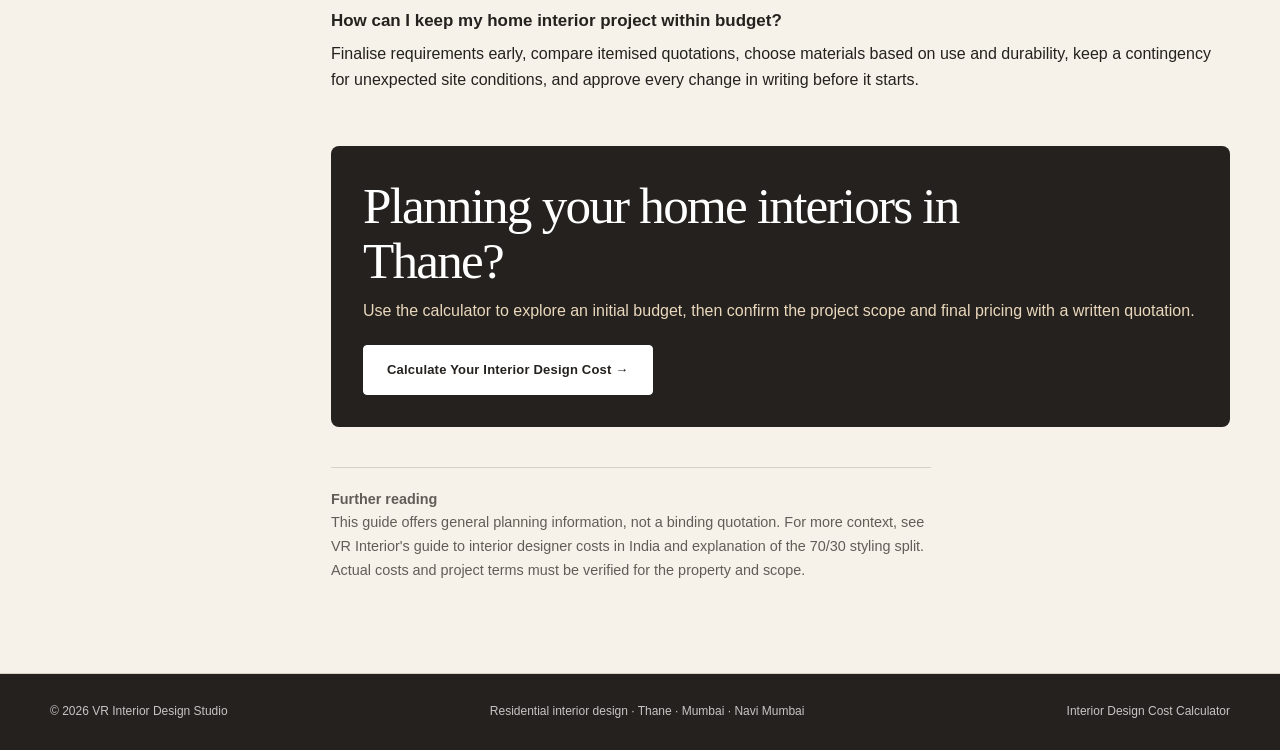
==== commit 91c7e282: "Update interior-designers-in-thane.html" ====
--- a/interior-designers-in-thane.html
+++ b/interior-designers-in-thane.html
@@ -201,19 +201,42 @@
     </nav>
   </div></header>
 
-  <main>
-    <section class="blog-hero">
-      <div class="shell">
-        <div class="eyebrow">Thane home interiors · Practical planning guide · 2026</div>
-        <h1>Interior Designers in Thane: Fees, Costs &amp; How to Choose</h1>
-        <p>Planning a new home or renovating your current one? Learn how to compare interior designers in Thane, understand the difference between design fees and execution costs, and plan a budget that fits your home and lifestyle.</p>
-        <div class="actions">
-          <a class="btn" href="https://vrinteriorsdesignstudio.in/thane-residential-interior-design-cost.html">Calculate Your Interior Design Cost <span aria-hidden="true">→</span></a>
-          <a class="btn btn-secondary" href="#designer-checklist">See the designer checklist</a>
-        </div>
-        <div class="hero-note">The calculator is for early budget planning. Your final cost depends on the agreed scope, materials, site conditions and written quotation.</div>
+<main>
+  <section class="blog-hero">
+    <div class="shell blog-hero__shell">
+      <div class="eyebrow">
+        Thane home interiors · Practical planning guide · 2026
       </div>
-    </section>
+
+      <h1>Interior Designers in Thane: Fees, Costs &amp; How to Choose</h1>
+
+      <p class="blog-hero__intro">
+        Planning a new home or renovating your current one? Learn how to
+        compare interior designers in Thane, understand the difference
+        between design fees and execution costs, and plan a budget that
+        fits your home and lifestyle.
+      </p>
+
+      <div class="actions blog-hero__actions">
+        <a
+          class="btn"
+          href="https://vrinteriordesigns.com/interior-design-cost-calculator/"
+        >
+          Calculate Your Interior Design Cost
+          <span aria-hidden="true">→</span>
+        </a>
+
+        <a class="btn btn-secondary" href="#designer-checklist">
+          See the designer checklist
+        </a>
+      </div>
+
+      <p class="hero-note">
+        The calculator is for early budget planning. Your final cost depends
+        on the agreed scope, materials, site conditions and written quotation.
+      </p>
+    </div>
+  </section>
 
     <div class="shell content-layout">
       <nav class="toc" aria-label="Article contents">
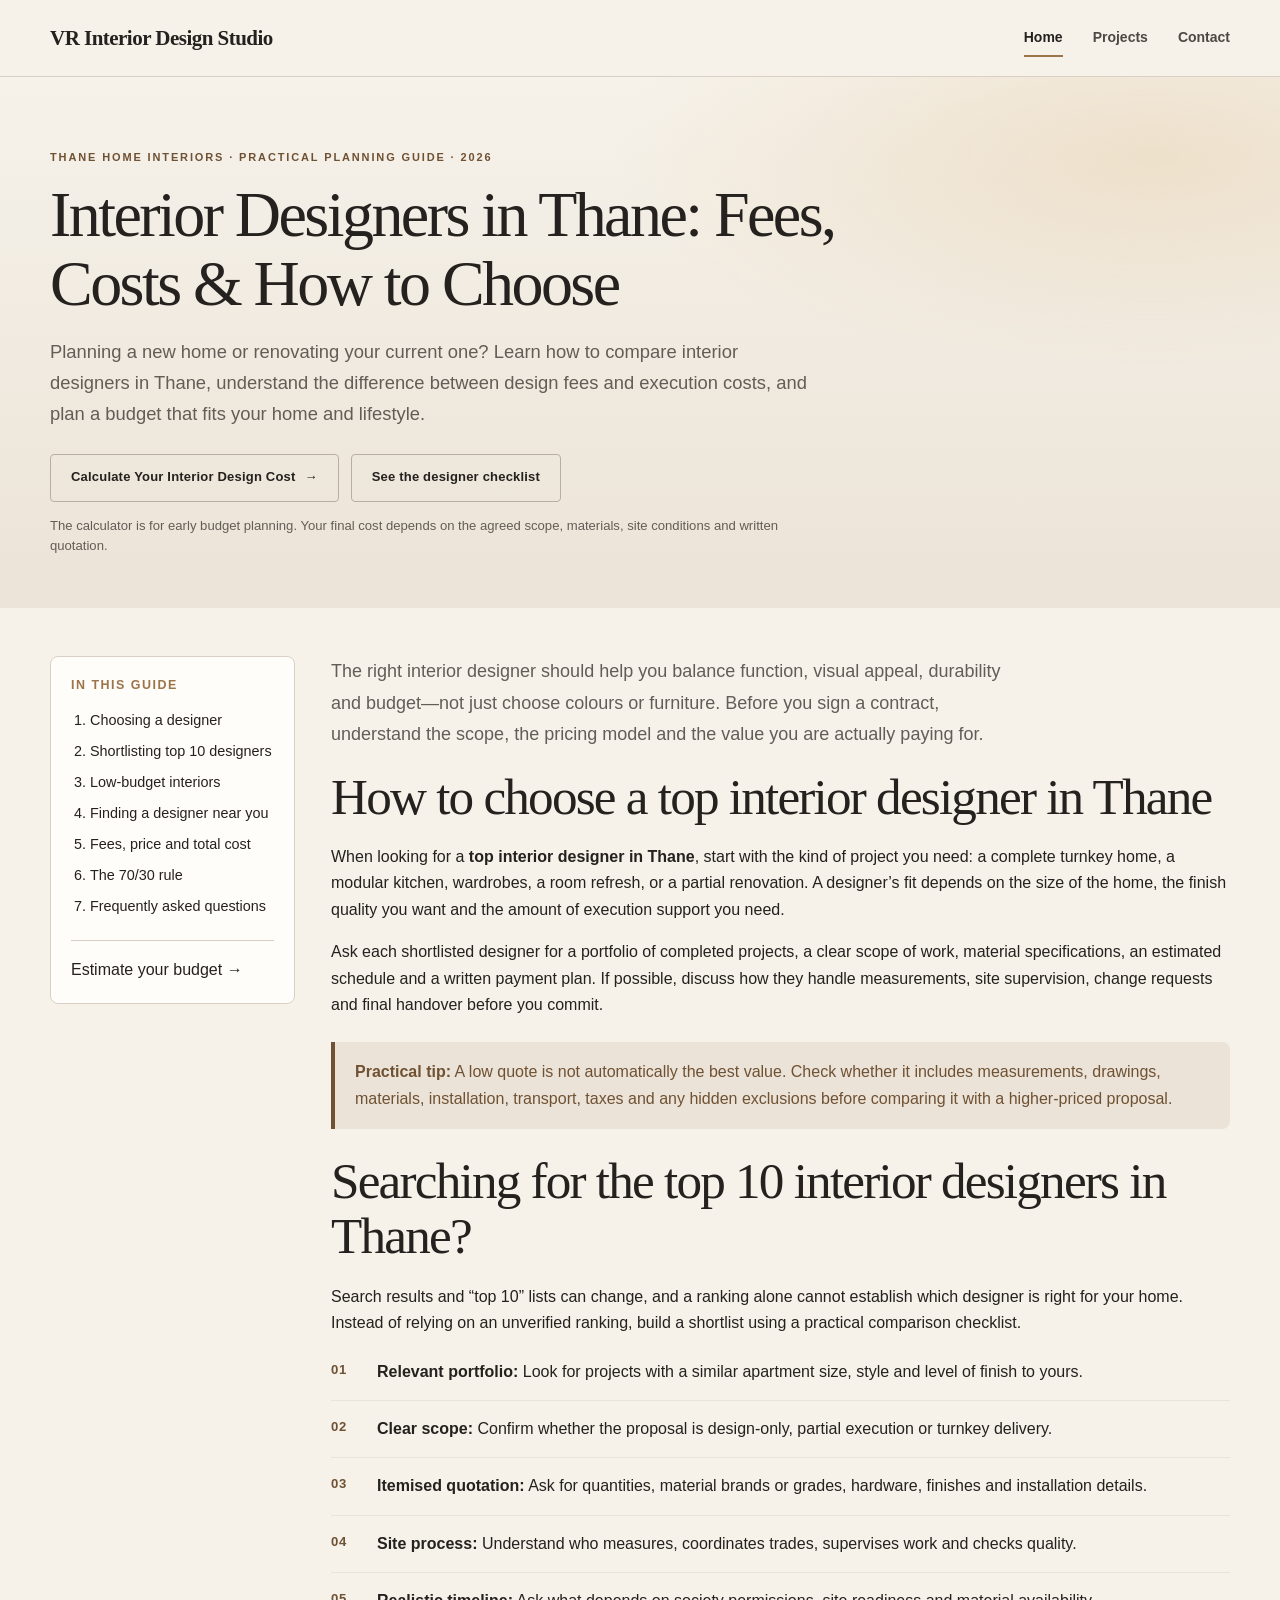
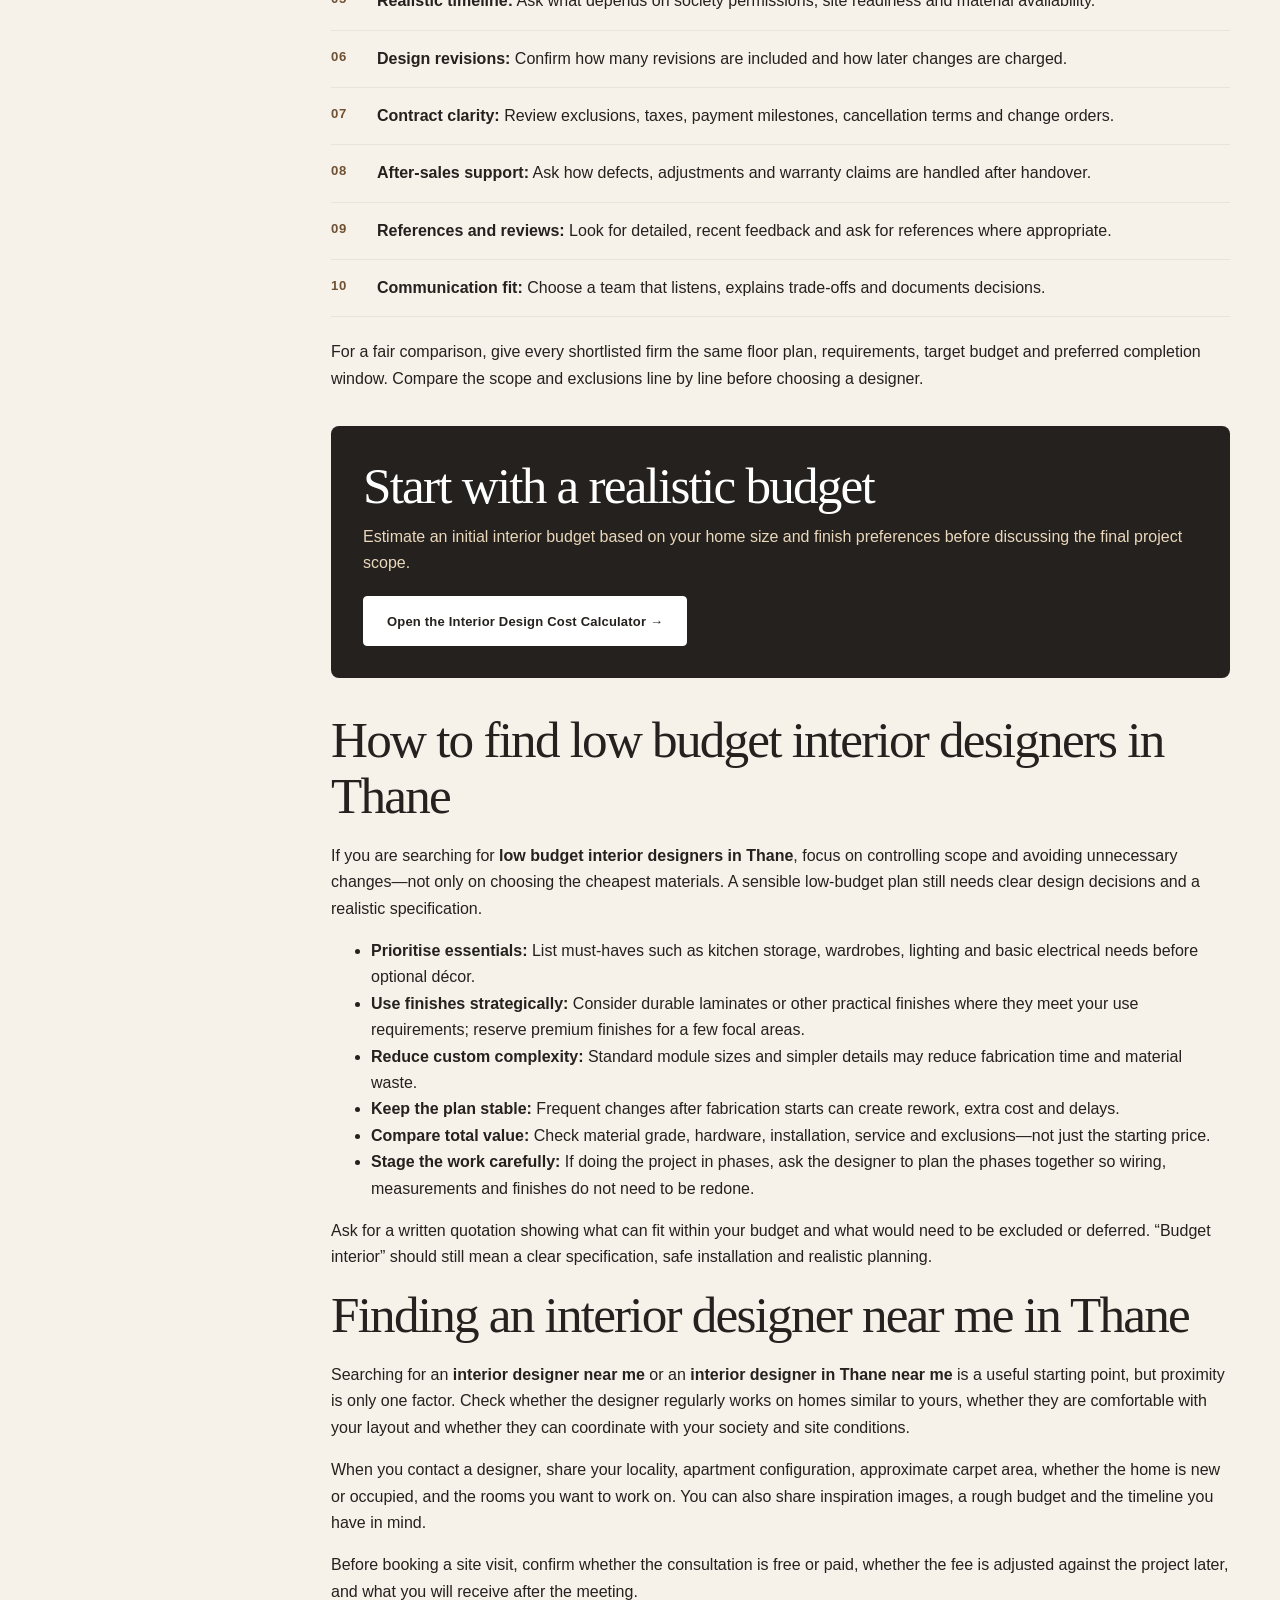
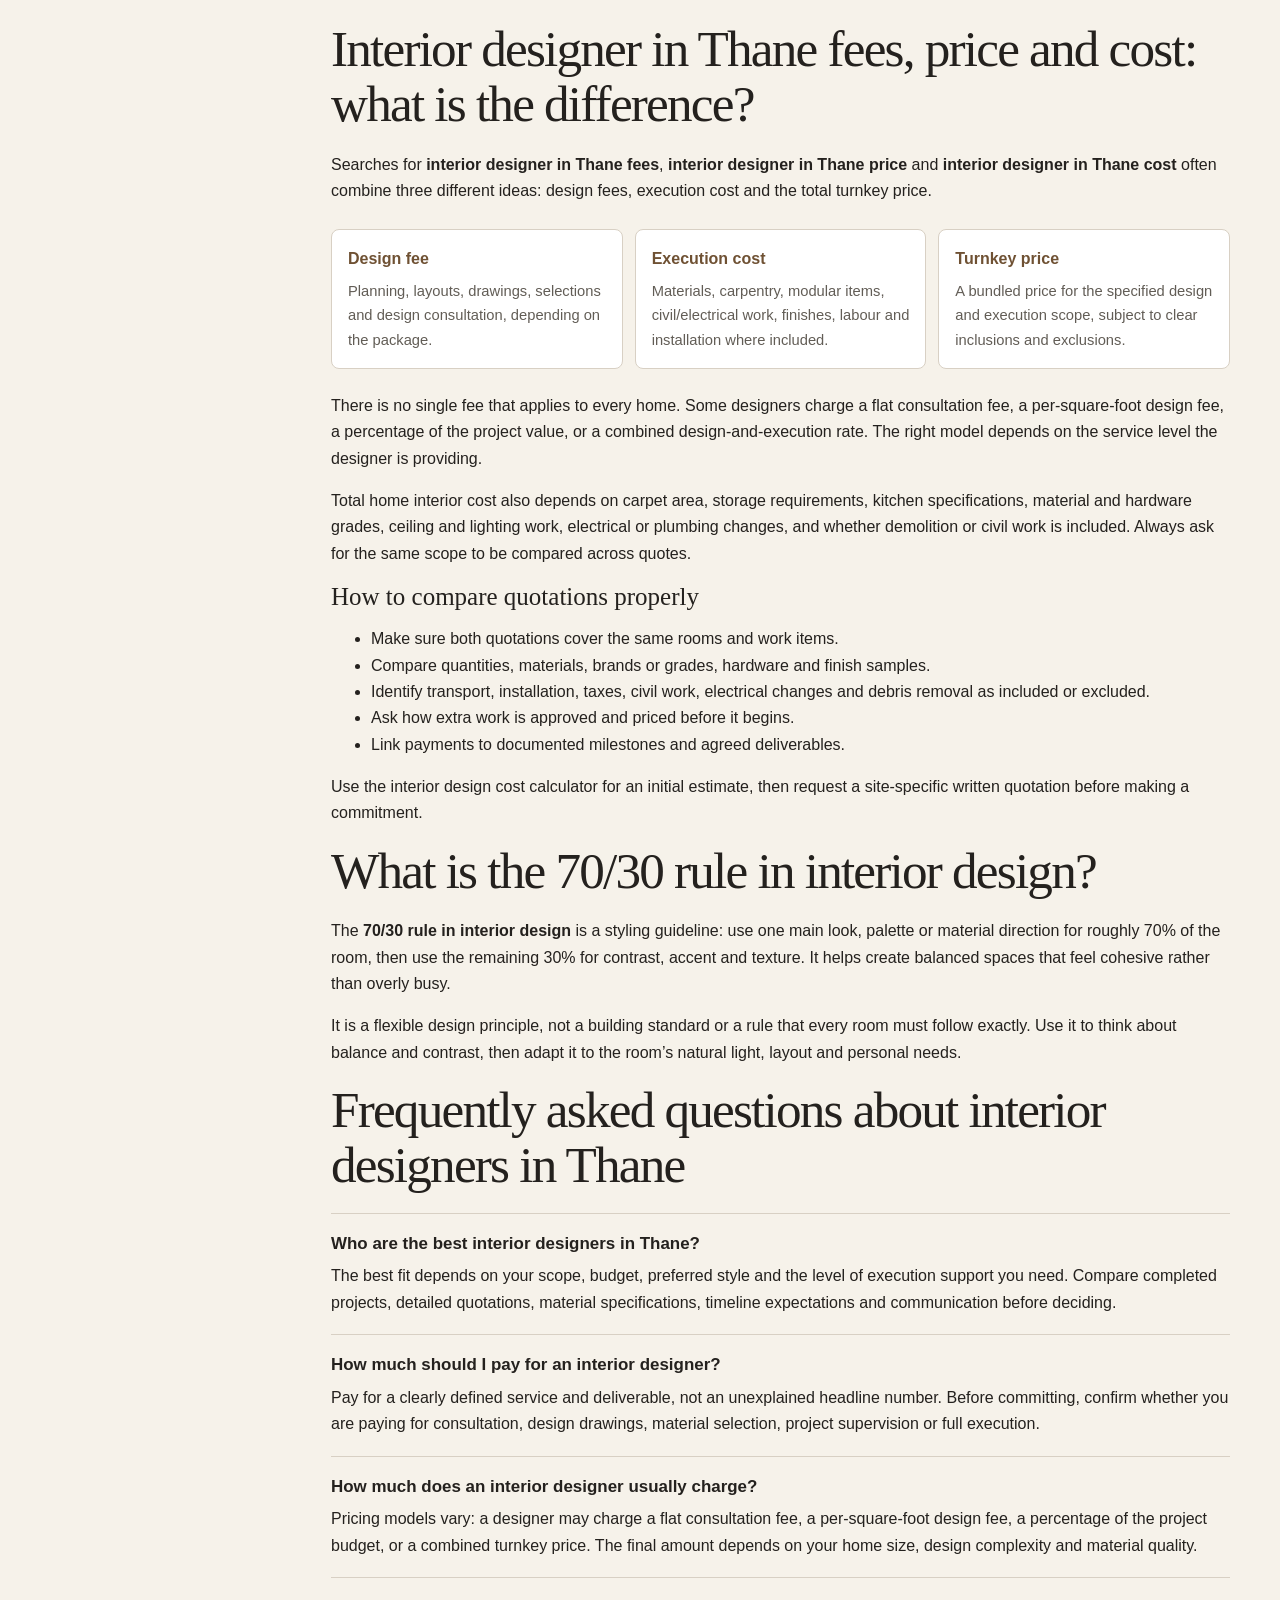
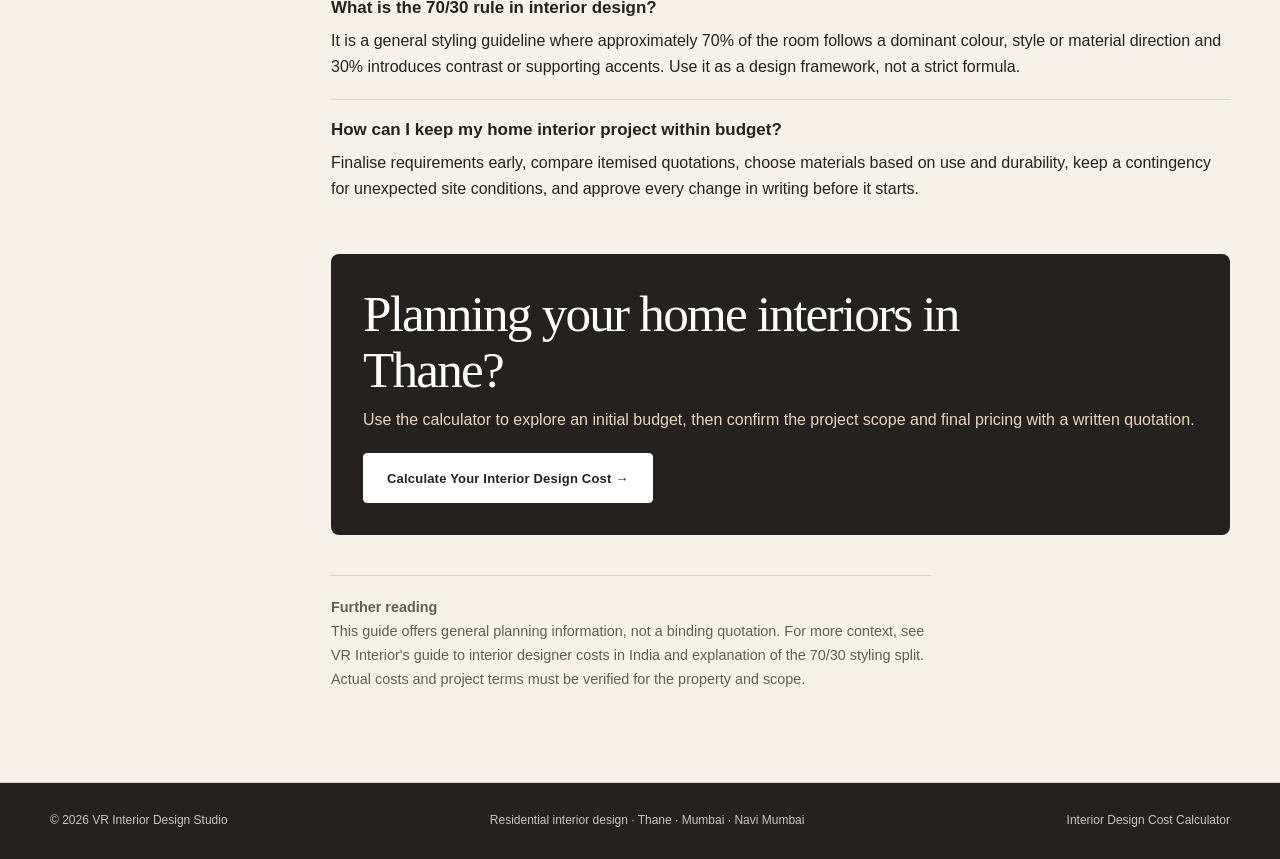
==== commit 39ed1130: "Add blog hero styles for responsive design" ====
--- a/interior-designers-in-thane.html
+++ b/interior-designers-in-thane.html
@@ -141,7 +141,155 @@
 .faq p{margin:0}
 .sources{max-width:75ch;font-size:.9rem;color:var(--muted);border-top:1px solid var(--border);padding-top:20px;margin-top:40px;overflow-wrap:break-word}
 .blog-article pre,.blog-article table{max-width:100%;overflow-x:auto}
-
+/* Blog hero — scoped overrides for the shared site stylesheet */
+.blog-hero {
+  width: 100%;
+  min-width: 0;
+  padding: clamp(42px, 6vw, 72px) 0 clamp(32px, 4.5vw, 52px);
+  background:
+    radial-gradient(
+      ellipse at 90% 15%,
+      rgba(234, 216, 188, 0.65),
+      transparent 33%
+    ),
+    linear-gradient(180deg, var(--bg), var(--bg-alt));
+}
+
+.blog-hero .blog-hero__shell {
+  width: min(calc(100% - 48px), var(--container, 1180px));
+  max-width: 100%;
+  min-width: 0;
+  margin-inline: auto;
+}
+
+.blog-hero .eyebrow {
+  margin: 0 0 14px;
+  line-height: 1.5;
+  overflow-wrap: anywhere;
+}
+
+.blog-hero h1 {
+  max-width: 850px;
+  margin: 0 0 18px;
+  font-size: clamp(2rem, 5.5vw, 4rem);
+  line-height: 1.08;
+  letter-spacing: -0.04em;
+  overflow-wrap: anywhere;
+}
+
+.blog-hero .blog-hero__intro {
+  max-width: 760px;
+  margin: 0 0 24px;
+  color: var(--muted);
+  font-size: clamp(1rem, 1.6vw, 1.15rem);
+  line-height: 1.7;
+  overflow-wrap: anywhere;
+}
+
+.blog-hero .blog-hero__actions {
+  display: flex;
+  flex-wrap: wrap;
+  align-items: center;
+  gap: 12px;
+  margin: 0;
+  min-width: 0;
+}
+
+.blog-hero .blog-hero__actions .btn {
+  display: inline-flex;
+  align-items: center;
+  justify-content: center;
+  gap: 9px;
+  width: auto;
+  max-width: 100%;
+  min-width: 0;
+  min-height: 48px;
+  padding: 12px 20px;
+  line-height: 1.4;
+  text-align: center;
+  white-space: normal;
+  overflow-wrap: anywhere;
+}
+
+.blog-hero .blog-hero__actions .btn span {
+  flex: 0 0 auto;
+}
+
+.blog-hero .hero-note {
+  max-width: 760px;
+  margin: 14px 0 0;
+  color: var(--muted);
+  font-size: 0.82rem;
+  line-height: 1.55;
+  overflow-wrap: anywhere;
+}
+
+/* Tablet */
+@media (max-width: 760px) {
+  .blog-hero {
+    padding: 46px 0 38px;
+  }
+
+  .blog-hero h1 {
+    max-width: 100%;
+    font-size: clamp(2rem, 6.5vw, 3rem);
+  }
+
+  .blog-hero .blog-hero__intro {
+    margin-bottom: 20px;
+  }
+}
+
+/* Mobile */
+@media (max-width: 520px) {
+  .blog-hero {
+    padding: 36px 0 32px;
+  }
+
+  .blog-hero .blog-hero__shell {
+    width: calc(100% - 24px);
+  }
+
+  .blog-hero .eyebrow {
+    font-size: 0.7rem;
+    letter-spacing: 0.1em;
+  }
+
+  .blog-hero h1 {
+    font-size: clamp(1.9rem, 8.3vw, 2.5rem);
+    line-height: 1.12;
+    letter-spacing: -0.035em;
+    margin-bottom: 16px;
+  }
+
+  .blog-hero .blog-hero__intro {
+    font-size: 1rem;
+    line-height: 1.65;
+    margin-bottom: 18px;
+  }
+
+  .blog-hero .blog-hero__actions {
+    flex-direction: column;
+    align-items: stretch;
+    width: 100%;
+  }
+
+  .blog-hero .blog-hero__actions .btn {
+    width: 100%;
+    padding: 12px 15px;
+  }
+
+  .blog-hero .hero-note {
+    margin-top: 12px;
+    font-size: 0.78rem;
+  }
+}
+
+@media (prefers-reduced-motion: reduce) {
+  .blog-hero .blog-hero__actions .btn:hover {
+    transform: none;
+  }
+}
 @media(max-width:960px){
   .content-layout{grid-template-columns:minmax(0,1fr);gap:22px;padding-top:32px;padding-bottom:56px}
   .toc{position:static;width:100%}
